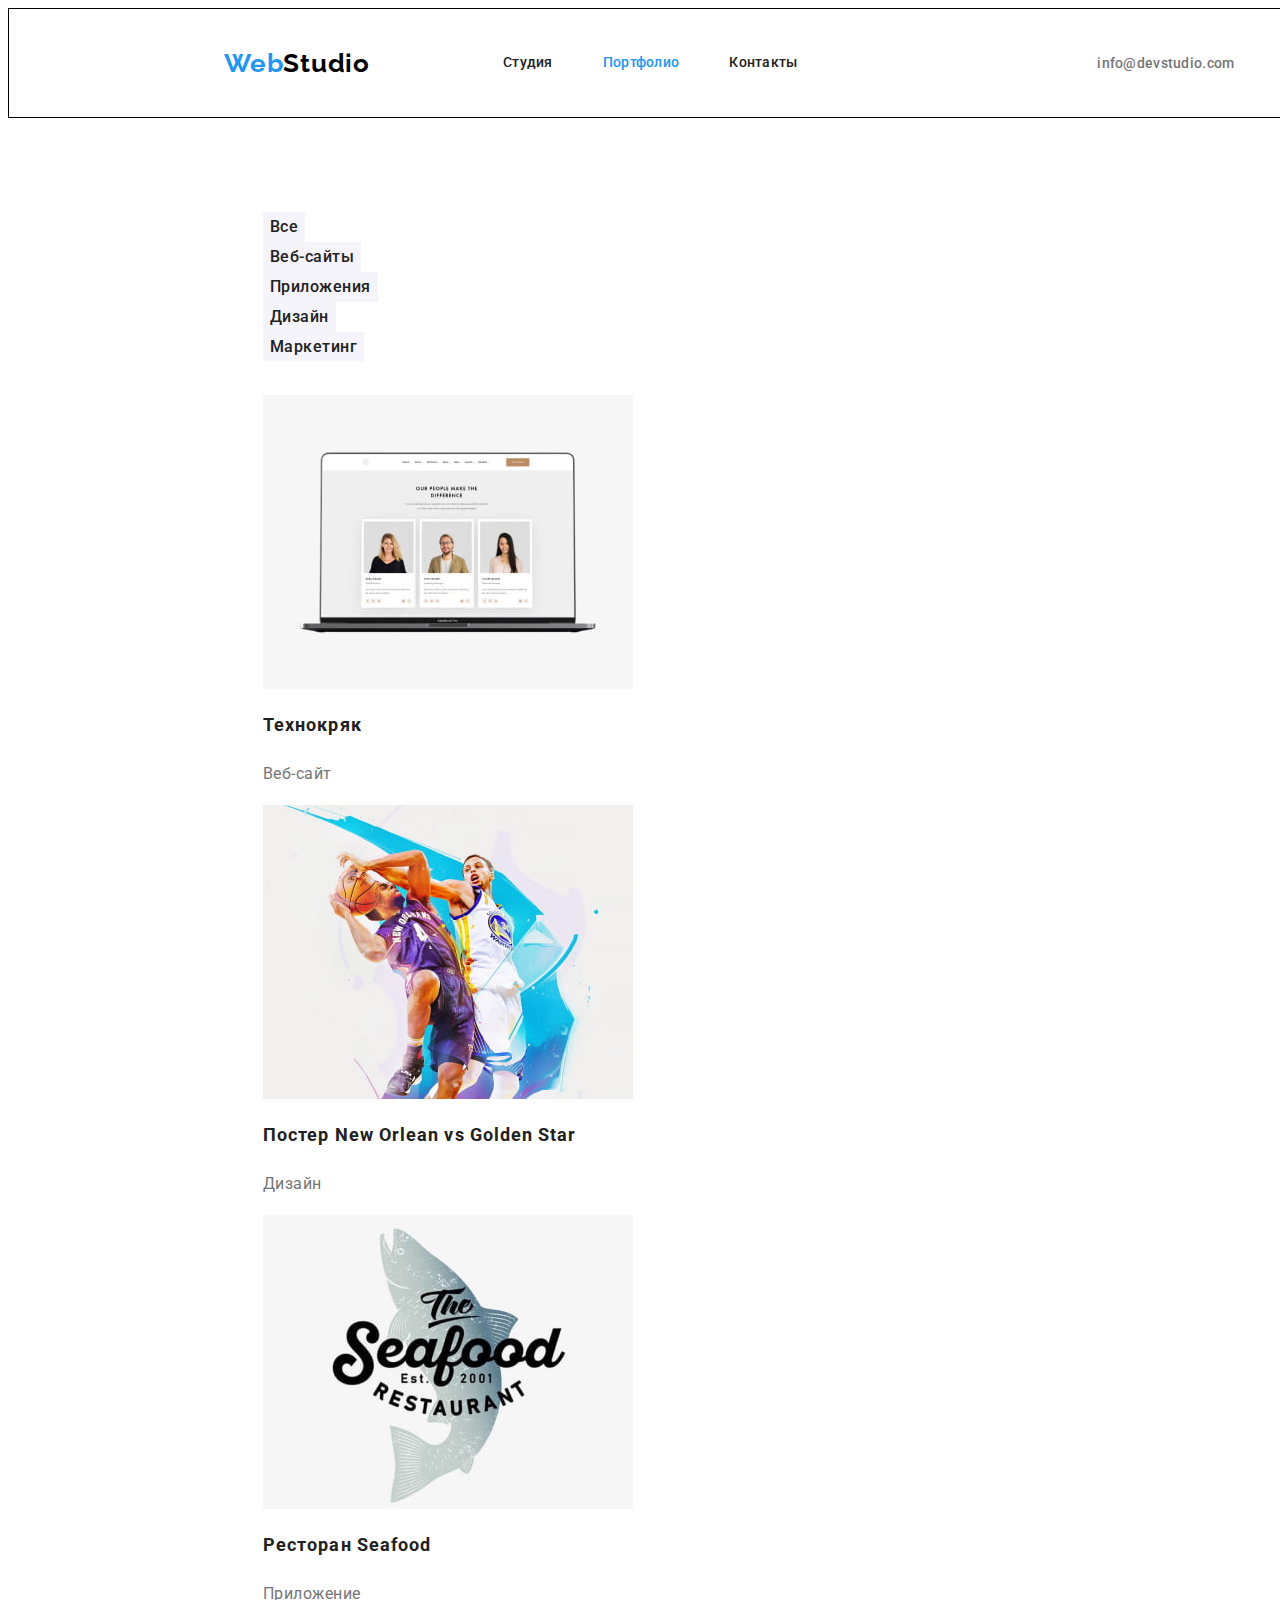
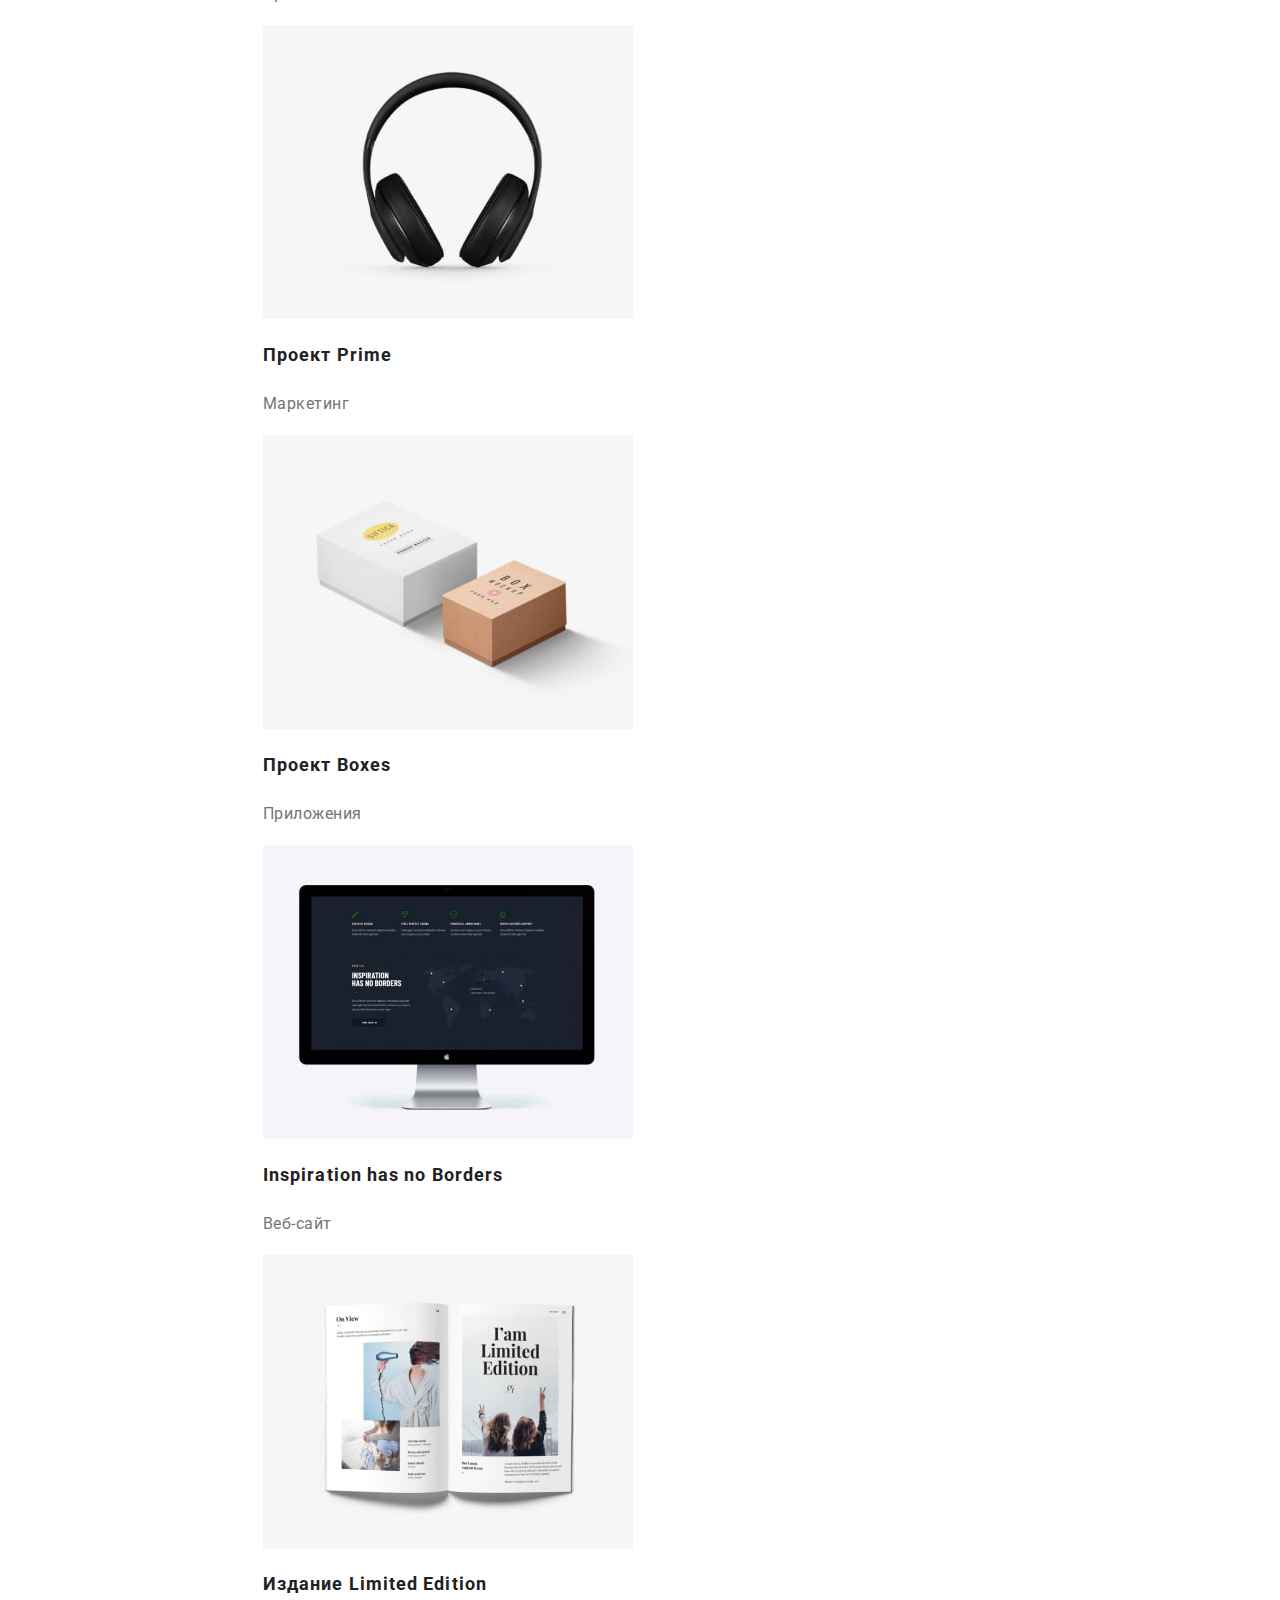
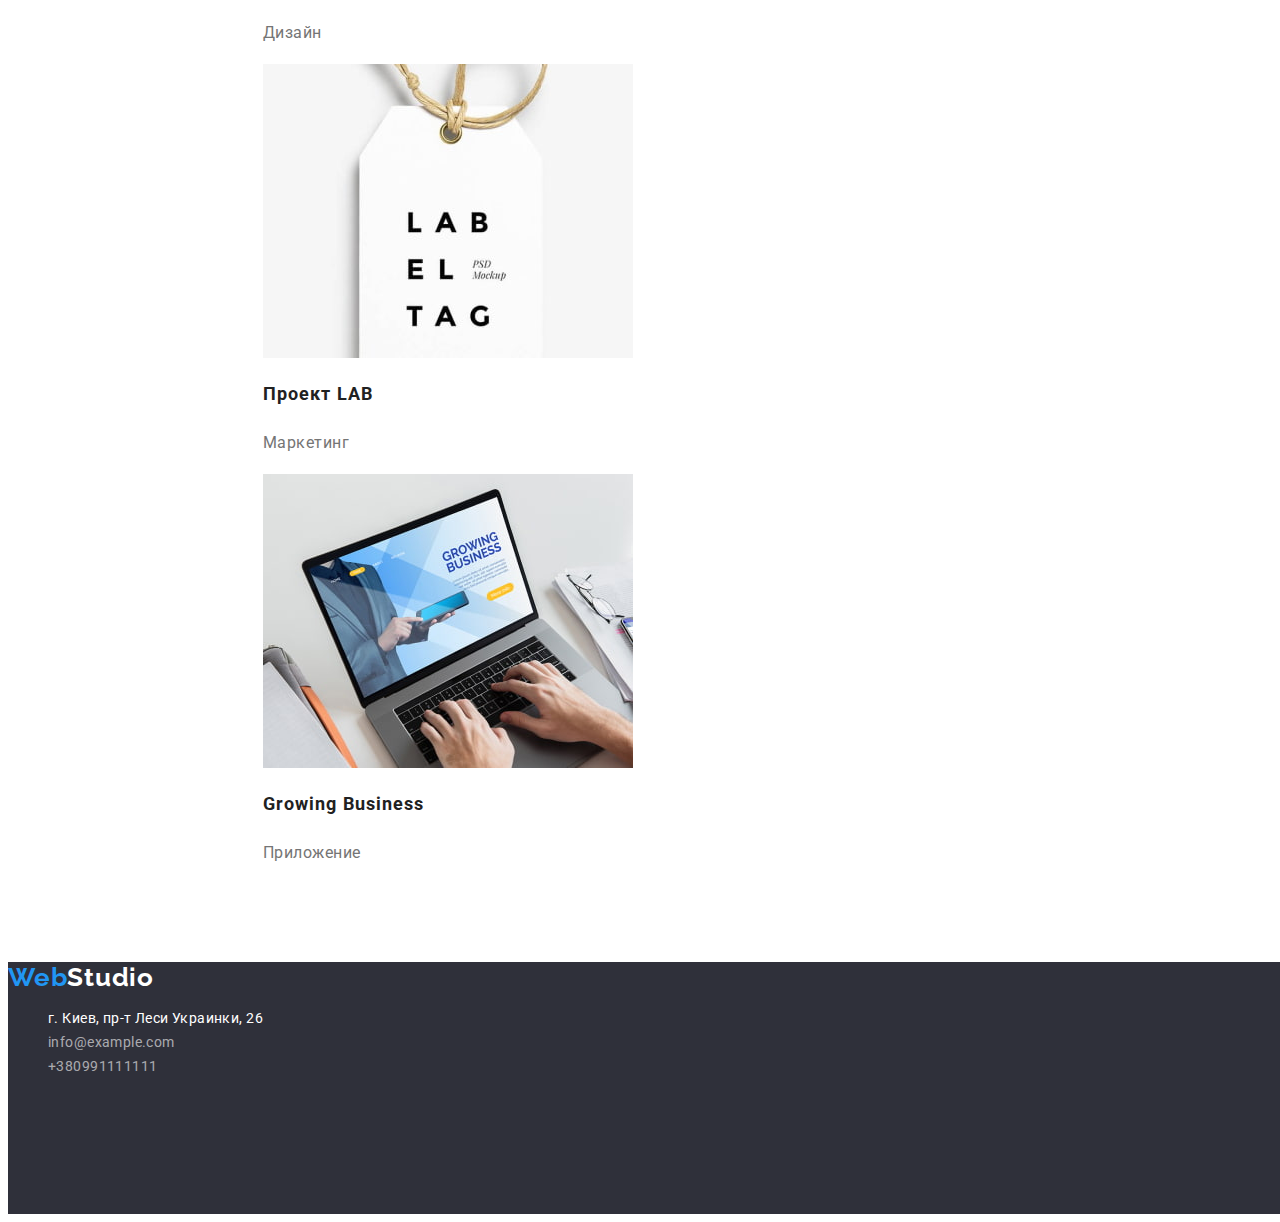
==== portfolio.html @ cb97e9cb "fix" ====
<!DOCTYPE html>
<html lang="en">
<head>
    <meta charset="UTF-8">
    <meta http-equiv="X-UA-Compatible" content="IE=edge">
    <meta name="viewport" content="width=device-width, initial-scale=1.0">
    <title>Портфолио</title>
    <!-- Fonts -->
    <link
        href="https://fonts.googleapis.com/css2?family=Oleo+Script&family=Raleway:wght@700&family=Roboto:wght@400;500;700;900&display=swap"
        rel="stylesheet"
        />
    <!-- CSS -->
    <link rel="stylesheet" href="./css/styles.css">
</head>
<body>

<!-- main header -->
<header>
        <nav class="container nav-flex">
            <!-- main logo -->
            <a class="studio link" href=""><span class="web link">Web</span>Studio</a>
            <!-- main list -->
    
            <ul class="site-nav list">
                <li class="item"><a class="header-link link" href="./index.html">Студия</a></li>
                <li class="item"><a class="header-link current link" href="./portfolio.html">Портфолио</a></li>
                <li class="item"><a class="header-link link" href="">Контакты</a></li>
            </ul>
        
        <!-- main gmail and number -->
        <ul class="auth-nav list">
            <li class="item"><a class="header-number-link link" href="mailto:info@devstudio.com">info@devstudio.com</a></li>
            <li class="item"><a class="header-number-link link" href="tel:+380961111111">+380961111111</a></li>
        </ul>
        </nav>
</header>

<!-- main -->
<main class="main">
    <section class="main-setion">
        <h1 class="visually-hidden">portfolio</h1>
        <!-- Buttons -->
        <ul class="button-menu-p list">
            <li class="item"><button class="button-menu-section">Все</button></li>
            <li class="item"><button class="button-menu-section">Веб-сайты</button></li>
            <li class="item"><button class="button-menu-section">Приложения</button></li>
            <li class="item"><button class="button-menu-section">Дизайн</button></li>
            <li class="item"><button class="button-menu-section">Маркетинг</button></li>
        </ul>
        <!-- Job -->
        <ul class="list">

            <li>
                <img width="370" src="./image/box-1.jpg" alt="" />
                <h2 class="job">Технокряк</h2>
                <p class="sites">Веб-сайт</p>
            </li>

            <li>
                <img width="370" src="./image/box-2.jpg" alt="" />
                <h2 class="job">Постер New Orlean vs Golden Star</h2>
                <p class="sites">Дизайн</p>
            </li>

            <li>
                <img width="370" src="./image/box-3.jpg" alt="" />
                <h2 class="job">Ресторан Seafood</h2>
                <p class="sites">Приложение</p>
            </li>

            <li>
                <img width="370" src="./image/box-4.jpg" alt="" />
                <h2 class="job">Проект Prime</h2>
                <p class="sites">Маркетинг</p>
            </li>

            <li>
                <img width="370" src="./image/box-5.jpg" alt="" />
                <h2 class="job">Проект Boxes</h2>
                <p class="sites">Приложения</p>
            </li>

            <li>
                <img width="370" src="./image/box-6.jpg" alt="" />
                <h2 class="job">Inspiration has no Borders</h2>
                <p class="sites">Веб-сайт</p>
            </li>

            <li>
                <img width="370" src="./image/box-7.jpg" alt="" />
                <h2 class="job">Издание Limited Edition</h2>
                <p class="sites">Дизайн</p>
            </li>

            <li>
                <img width="370" src="./image/box-8.jpg" alt="" />
                <h2 class="job">Проект LAB</h2>
                <p class="sites">Маркетинг</p>
            </li>

            <li>
                <img width="370" src="./image/box-9.jpg" alt="" />
                <h2 class="job">Growing Business</h2>
                <p class="sites">Приложение</p>
            </li>
        </ul>
    </section>
</main>

<!-- footer -->
<footer  class="footer">

            <a class="studio-footer link" href=""><span class="web-footer link">Web</span>Studio</a>

    <address footer-address>
        <ul class="list">

            <li>
                <a class="maps link" href="https://goo.gl/maps/gABfswNxDDoZ95Qf6" target="_blank" rel="nofollow">г. Киев, пр-т Леси Украинки, 26</a>
            </li>

            <li>
                <a class="footer-number-link link" href="mailto:info@devstudio.com">info@example.com</a>
            </li>

            <li>
                <a class="footer-number-link link" href="tel:+380961111111">+380991111111</a>
            </li>
        </ul>
    </address>
</footer>

</body>
</html>
---- css/styles.css ----
:root{
 --primary-text-color:  #212121;
 --title-text-color:  #757575;
 --accent-color:  #2196F3;
 --button-color:  #F5F4FA;
}
body{
    font-family: 'Roboto', sans-serif;
    color: #000000;
    background-color: #fff;
    font-size: 14px;
    letter-spacing: 0.03em;
    width: 1600px;
}
/* ***************** */
*,
*::after,
*::before{
    box-sizing: border-box;
}
/* ***************** */
address{
    font-style: normal;
}
.list{
    list-style: none;
}
.link{
    text-decoration: none;
}
.visually-hidden {
    position: absolute;
    width: 1px;
    height: 1px;
    margin: -1px;
    border: 0;
    padding: 0;
    white-space: nowrap;
    clip-path: inset(100%);
    clip: rect(0 0 0 0);
    overflow: hidden;
}
/* --------------------------Button--------------------------------- */
.site-nav .header-link{
    color: var(--primary-text-color);
    display: block;
}
.site-nav .header-link:hover,
.site-nav .header-link:focus{
    color: var(--accent-color);
}
.site-nav .header-link.current{
    color: var(--accent-color);
}

.header-number-link{
    font-weight: 500;
    font-size: 14px;
    line-height: 1.14;
    letter-spacing: 0.02em;    
    color: var(--title-text-color);
}
.header-number-link:hover,
.header-number-link:focus{
    color: var(--accent-color);
}
.button-menu-section{
    font-family: 'Roboto', sans-serif;
    font-weight: 500;
    font-size: 16px;
    line-height: 1.62;
    letter-spacing: 0.03em;
    background-color: var(--button-color);
    color: var(--primary-text-color);
    border: 1px solid var(--button-color);
}
.button-menu-section:focus{
    background-color: var(--button-color);
    color: var(--primary-text-color);
    border: 1px solid #000000;
}
.button-menu-section:hover{
    background-color: var(--accent-color);
    color: #fff;
    border: 1px solid var(--accent-color);

}
/* ------------------------------------------------------index main------------------------------------------------- */



.web {
    font-family: 'Raleway';
    font-style: normal;
    font-weight: 700;
    font-size: 26px;
    line-height: 1.19;
    letter-spacing: 0.03em;
    color: var(--accent-color);
}

.studio{
    font-family: 'Raleway';
    font-style: normal;
    font-weight: 700;
    font-size: 26px;
    line-height: 1.19;
    letter-spacing: 0.03em;
    color: #000000;
}

/* all nav */
.nav-flex{
    display: flex;
    align-items: center;
    width: 1600px;
    border: 1px solid #000000;
}
/* ----------site nav---------- */
.site-nav {
    display: flex;
    margin-left: 93px;
}
.container{
    padding-left: 215px;
    padding-right: 215px;

}
.site-nav .item+.item {
    margin-left: 50px;
}
.site-nav {
    padding-top: 32px;
    padding-bottom: 32px;
    font-weight: 500;
    font-size: 14px;
    line-height: 1.14;
    letter-spacing: 0.02em;
}
/* --------auth nav--------- */
.auth-nav{
    display: flex;
    margin-left: auto;
}
.auth-nav .item + .item{
    margin-left: 50px;
}
/* ----------baner---------- */
.hero{
    background-color: #2F303A;
    width: 1600px;
    height: 600px;
}
.decision {
    text-align: center;
    padding: 200px 452px 30px 452px;
    margin: 0 0 0 0;
    font-weight: 900;
    font-size: 44px;
    line-height: 1.36;
    letter-spacing: 0.06em;
    text-transform: uppercase;
    color: #fff;
}
.services-button {
    margin: 0 700px 200px 700px;
    font-family: 'Roboto', sans-serif;
    background-color: var(--accent-color);
    color: #fff;
    border: 1px solid var(--accent-color);
    text-align: center;
    width: 200px;
    height: 50px;
    align-items: center;
    padding-left: 32px;
}

.services-button:hover,
.services-button:focus {
    background-color: #188CE8;
    color: #fff;
}
.services-button {

    font-weight: 700;
    font-size: 16px;
    line-height: 1.87;
    display: flex;
    letter-spacing: 0.06em;
    color: #FFFFFF;
}
/* ----------section work---------- */
.menu{
  margin: 94px 215px;
}
.work-exp{
display: flex;
}
.work-exp .item + .item{
    margin-left: 30px;
}
.h3-Benefits {
    font-weight: 700;
    font-size: 14px;
    line-height: 1.14;
    letter-spacing: 0.03em;
    text-transform: uppercase;
}
.p-Benefits {
    font-size: 14px;
    line-height: 1.71;
    letter-spacing: 0.03em;
    color: var(--title-text-color);
}
/* -----------our-job-------------- */
.our-job{
    margin: 94px 215px;
}
.work {
    font-size: 36px;
    line-height: 1.16;
    letter-spacing: 0.03em;
    color: var(--primary-text-color);
    width: 376px;
    height: 42px;
    margin: 94px 397px 50px 397px;
}

.our-work{
    margin: auto;
    padding: 0;
    display: flex;
}
.our-work .item + .item{
    margin-left: 30px;
    
}

.main{
    margin: 94px 215px;
}
.button-menu-p{
    margin-bottom: 34px;
}
/* ----------------team block------------------ */
.team-block {
    background-color: var(--button-color);
    width: 1600px;
    height: 648px;
}
.team{
    width: 264px;
    height: 42px;
    margin: auto;
    padding-top: 94px;
    padding-bottom: 50px;
    font-size: 36px;
    line-height: 1.16;
    letter-spacing: 0.03em;
    color: var(--primary-text-color);
    
}
.tema-list{


    margin: auto;
    padding: 50px 0 94px 0;
    display: flex;
}
.team-list .item+.item{
    margin-left: 30px;

}
.name-team{
    font-weight: 500;
    font-size: 16px;
    line-height: 1.18;
    letter-spacing: 0.03em;   
    color: var(--primary-text-color);
}
.position{
    font-size: 16px;
    line-height: 1.18;
    letter-spacing: 0.03em;
    color: var(--title-text-color);
}
/* -----------footer---------- */

.web-footer {
    font-family: 'Raleway';
    font-style: normal;
    font-weight: 700;
    font-size: 26px;
    line-height: 1.19;
    letter-spacing: 0.03em;
    color: var(--accent-color);
}
.studio-footer {
    font-family: 'Raleway';
    font-style: normal;
    font-weight: 700;
    font-size: 26px;
    line-height: 1,
        19;
    letter-spacing: 0.03em;
    color: #fff;}
.maps{
    font-weight: 400;
    font-size: 14px;
    line-height: 1.71;
    letter-spacing: 0.03em;
    color: #FFFFFF;
}
.maps:hover,
.maps:focus{
    color: var(--accent-color);
}
.footer-number-link {
    font-weight: 400;
    font-size: 14px;
    line-height: 1.71;
    letter-spacing: 0.03em;
    color: rgba(255, 255, 255, 0.6);
}
.footer-number-link:hover,
.footer-number-link:focus {
    color: var(--accent-color);
}
.footer {
    background-color: #2F303A;
    width: 1600px;
    height: 252px;
}
/* - */
.job{
    font-weight: 700;
    font-size: 18px;
    line-height: 2;
    letter-spacing: 0.06em;   
    color: var(--primary-text-color);
}  
 .sites{
    font-size: 16px;
    line-height: 1.87;
    letter-spacing: 0.03em;
    color: var(--title-text-color);
 }
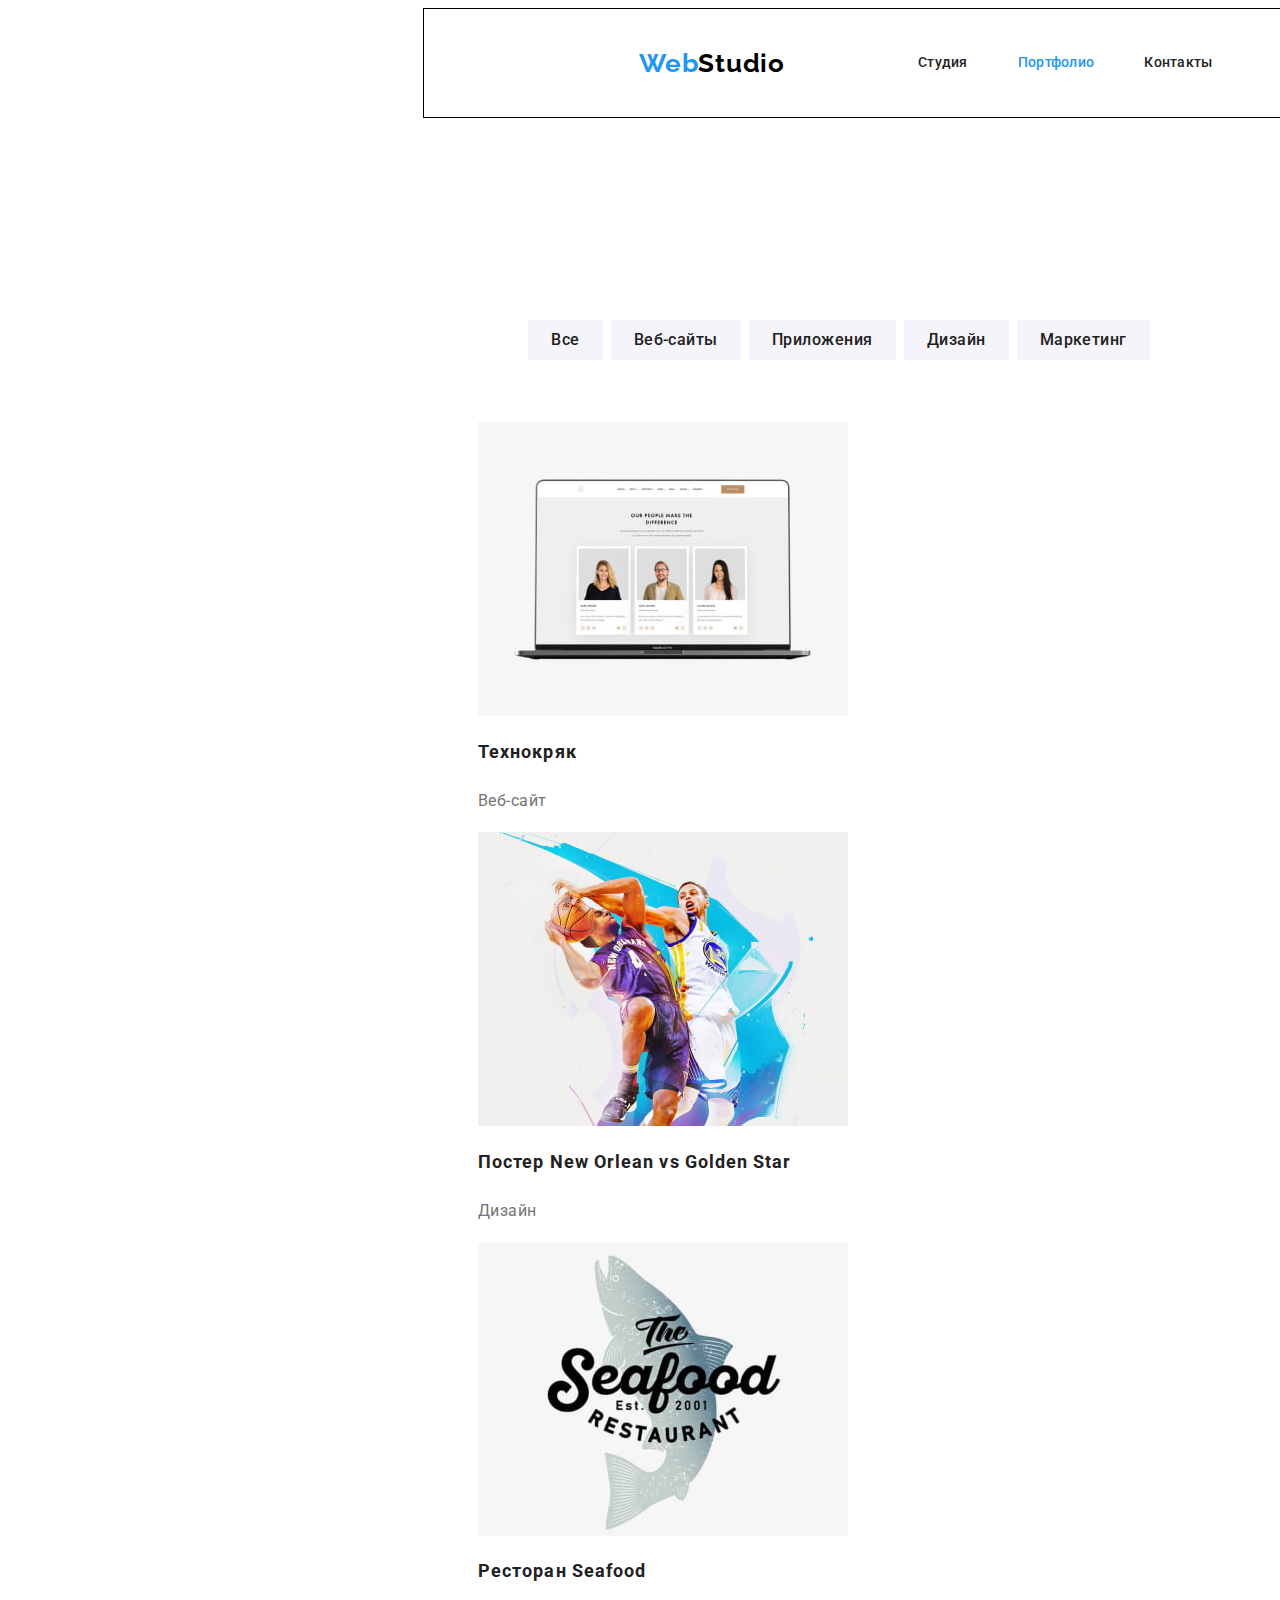
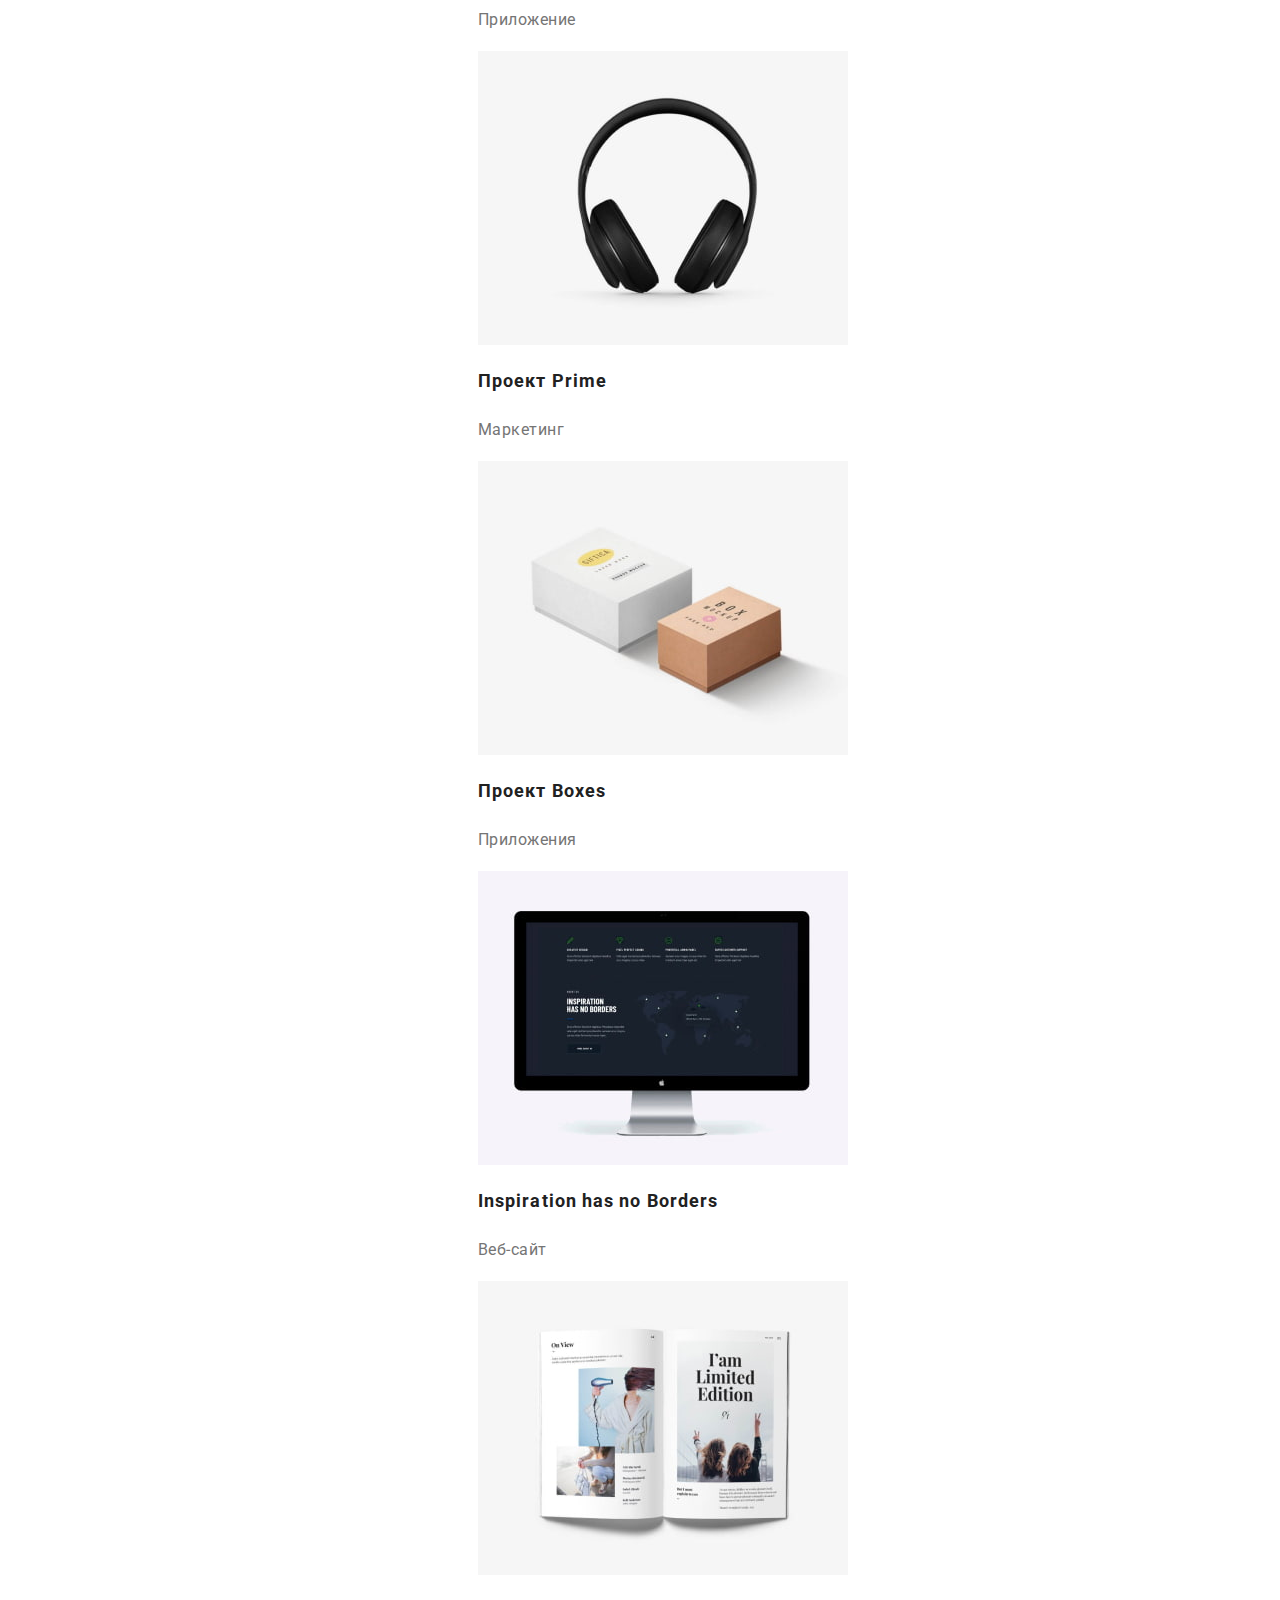
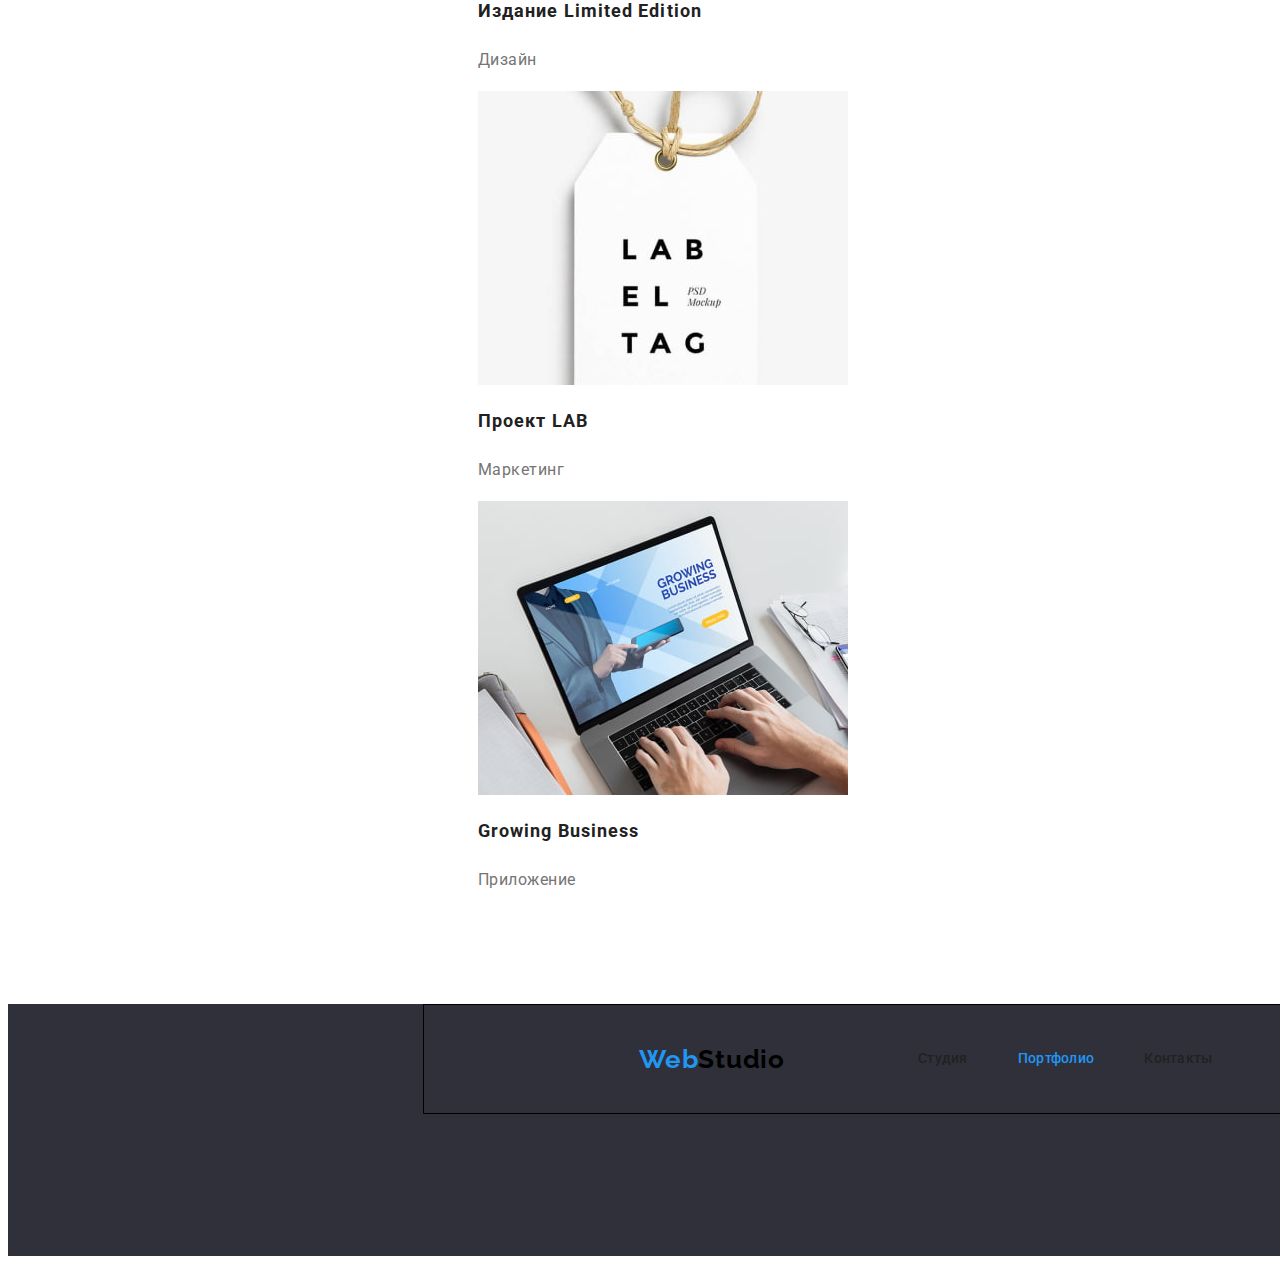
==== commit 93875b98: "fix" ====
--- a/portfolio.html
+++ b/portfolio.html
@@ -17,118 +17,136 @@
 
 <!-- main header -->
 <header>
+        <div class="container">
+            <nav class="container nav-flex">
+                <!-- main logo -->
+                <a class="studio link" href=""><span class="web link">Web</span>Studio</a>
+                <!-- main list -->
+            
+                <ul class="site-nav list">
+                    <li class="item"><a class="header-link link" href="./index.html">Студия</a></li>
+                    <li class="item"><a class="header-link current link" href="./portfolio.html">Портфолио</a></li>
+                    <li class="item"><a class="header-link link" href="">Контакты</a></li>
+                </ul>
+            
+                <!-- main gmail and number -->
+                <ul class="auth-nav list">
+                    <li class="item"><a class="header-number-link link" href="mailto:info@devstudio.com">info@devstudio.com</a></li>
+                    <li class="item"><a class="header-number-link link" href="tel:+380961111111">+380961111111</a></li>
+                </ul>
+            </nav>
+        </div>
+</header>
+
+<!-- main -->
+<main class="main">
+    <section class="button-section">
+        <h1 class="visually-hidden">portfolio</h1>
+        <!-- Buttons -->
+        <div class="container">
+            <ul class="list">
+                <li class="item">
+                    <button class="filter-button">Все</button>
+                </li>
+                <li class="item">
+                    <button class="filter-button">Веб-сайты</button>
+                </li>
+                <li class="item">
+                    <button class="filter-button">Приложения</button>
+                </li>
+                <li class="item">
+                    <button class="filter-button">Дизайн</button>
+                </li>
+                <li class="item">
+                    <button class="filter-button">Маркетинг</button>
+                </li>
+            </ul>
+        </div>
+    </section>
+        <!-- Job -->
+        <section>
+        <div class="container">
+            <ul class="job-list list">
+            
+                <li class="job-item">
+                    <img width="370" src="./image/box-1.jpg" alt="" />
+                    <h2 class="job">Технокряк</h2>
+                    <p class="sites">Веб-сайт</p>
+                </li>
+            
+                <li class="job-item">
+                    <img width="370" src="./image/box-2.jpg" alt="" />
+                    <h2 class="job">Постер New Orlean vs Golden Star</h2>
+                    <p class="sites">Дизайн</p>
+                </li>
+            
+                <li class="job-item">
+                    <img width="370" src="./image/box-3.jpg" alt="" />
+                    <h2 class="job">Ресторан Seafood</h2>
+                    <p class="sites">Приложение</p>
+                </li>
+            
+                <li class="job-item">
+                    <img width="370" src="./image/box-4.jpg" alt="" />
+                    <h2 class="job">Проект Prime</h2>
+                    <p class="sites">Маркетинг</p>
+                </li>
+            
+                <li class="job-item">
+                    <img width="370" src="./image/box-5.jpg" alt="" />
+                    <h2 class="job">Проект Boxes</h2>
+                    <p class="sites">Приложения</p>
+                </li>
+            
+                <li class="job-item">
+                    <img width="370" src="./image/box-6.jpg" alt="" />
+                    <h2 class="job">Inspiration has no Borders</h2>
+                    <p class="sites">Веб-сайт</p>
+                </li>
+            
+                <li class="job-item">
+                    <img width="370" src="./image/box-7.jpg" alt="" />
+                    <h2 class="job">Издание Limited Edition</h2>
+                    <p class="sites">Дизайн</p>
+                </li>
+            
+                <li class="job-item">
+                    <img width="370" src="./image/box-8.jpg" alt="" />
+                    <h2 class="job">Проект LAB</h2>
+                    <p class="sites">Маркетинг</p>
+                </li>
+            
+                <li class="job-item">
+                    <img width="370" src="./image/box-9.jpg" alt="" />
+                    <h2 class="job">Growing Business</h2>
+                    <p class="sites">Приложение</p>
+                </li>
+            </ul>
+            </section>
+        </div>
+</main>
+
+<!-- footer -->
+<footer  class="footer">
+     <div class="container">
         <nav class="container nav-flex">
             <!-- main logo -->
             <a class="studio link" href=""><span class="web link">Web</span>Studio</a>
             <!-- main list -->
-    
+        
             <ul class="site-nav list">
                 <li class="item"><a class="header-link link" href="./index.html">Студия</a></li>
                 <li class="item"><a class="header-link current link" href="./portfolio.html">Портфолио</a></li>
                 <li class="item"><a class="header-link link" href="">Контакты</a></li>
             </ul>
         
-        <!-- main gmail and number -->
-        <ul class="auth-nav list">
-            <li class="item"><a class="header-number-link link" href="mailto:info@devstudio.com">info@devstudio.com</a></li>
-            <li class="item"><a class="header-number-link link" href="tel:+380961111111">+380961111111</a></li>
-        </ul>
+            <!-- main gmail and number -->
+            <ul class="auth-nav list">
+                <li class="item"><a class="header-number-link link" href="mailto:info@devstudio.com">info@devstudio.com</a></li>
+                <li class="item"><a class="header-number-link link" href="tel:+380961111111">+380961111111</a></li>
+            </ul>
         </nav>
-</header>
-
-<!-- main -->
-<main class="main">
-    <section class="main-setion">
-        <h1 class="visually-hidden">portfolio</h1>
-        <!-- Buttons -->
-        <ul class="button-menu-p list">
-            <li class="item"><button class="button-menu-section">Все</button></li>
-            <li class="item"><button class="button-menu-section">Веб-сайты</button></li>
-            <li class="item"><button class="button-menu-section">Приложения</button></li>
-            <li class="item"><button class="button-menu-section">Дизайн</button></li>
-            <li class="item"><button class="button-menu-section">Маркетинг</button></li>
-        </ul>
-        <!-- Job -->
-        <ul class="list">
-
-            <li>
-                <img width="370" src="./image/box-1.jpg" alt="" />
-                <h2 class="job">Технокряк</h2>
-                <p class="sites">Веб-сайт</p>
-            </li>
-
-            <li>
-                <img width="370" src="./image/box-2.jpg" alt="" />
-                <h2 class="job">Постер New Orlean vs Golden Star</h2>
-                <p class="sites">Дизайн</p>
-            </li>
-
-            <li>
-                <img width="370" src="./image/box-3.jpg" alt="" />
-                <h2 class="job">Ресторан Seafood</h2>
-                <p class="sites">Приложение</p>
-            </li>
-
-            <li>
-                <img width="370" src="./image/box-4.jpg" alt="" />
-                <h2 class="job">Проект Prime</h2>
-                <p class="sites">Маркетинг</p>
-            </li>
-
-            <li>
-                <img width="370" src="./image/box-5.jpg" alt="" />
-                <h2 class="job">Проект Boxes</h2>
-                <p class="sites">Приложения</p>
-            </li>
-
-            <li>
-                <img width="370" src="./image/box-6.jpg" alt="" />
-                <h2 class="job">Inspiration has no Borders</h2>
-                <p class="sites">Веб-сайт</p>
-            </li>
-
-            <li>
-                <img width="370" src="./image/box-7.jpg" alt="" />
-                <h2 class="job">Издание Limited Edition</h2>
-                <p class="sites">Дизайн</p>
-            </li>
-
-            <li>
-                <img width="370" src="./image/box-8.jpg" alt="" />
-                <h2 class="job">Проект LAB</h2>
-                <p class="sites">Маркетинг</p>
-            </li>
-
-            <li>
-                <img width="370" src="./image/box-9.jpg" alt="" />
-                <h2 class="job">Growing Business</h2>
-                <p class="sites">Приложение</p>
-            </li>
-        </ul>
-    </section>
-</main>
-
-<!-- footer -->
-<footer  class="footer">
-
-            <a class="studio-footer link" href=""><span class="web-footer link">Web</span>Studio</a>
-
-    <address footer-address>
-        <ul class="list">
-
-            <li>
-                <a class="maps link" href="https://goo.gl/maps/gABfswNxDDoZ95Qf6" target="_blank" rel="nofollow">г. Киев, пр-т Леси Украинки, 26</a>
-            </li>
-
-            <li>
-                <a class="footer-number-link link" href="mailto:info@devstudio.com">info@example.com</a>
-            </li>
-
-            <li>
-                <a class="footer-number-link link" href="tel:+380961111111">+380991111111</a>
-            </li>
-        </ul>
-    </address>
+     </div>
 </footer>
 
 </body>
--- a/css/styles.css
+++ b/css/styles.css
@@ -11,6 +11,11 @@
     font-size: 14px;
     letter-spacing: 0.03em;
     width: 1600px;
+}
+.container {
+    width: 1200px;
+    padding: 0 15px;
+    margin: 0 auto;
 }
 /* ***************** */
 *,
@@ -64,27 +69,7 @@
 .header-number-link:focus{
     color: var(--accent-color);
 }
-.button-menu-section{
-    font-family: 'Roboto', sans-serif;
-    font-weight: 500;
-    font-size: 16px;
-    line-height: 1.62;
-    letter-spacing: 0.03em;
-    background-color: var(--button-color);
-    color: var(--primary-text-color);
-    border: 1px solid var(--button-color);
-}
-.button-menu-section:focus{
-    background-color: var(--button-color);
-    color: var(--primary-text-color);
-    border: 1px solid #000000;
-}
-.button-menu-section:hover{
-    background-color: var(--accent-color);
-    color: #fff;
-    border: 1px solid var(--accent-color);
-
-}
+
 /* ------------------------------------------------------index main------------------------------------------------- */
 
 
@@ -245,6 +230,7 @@
 /* ----------------team block------------------ */
 .team-block {
     background-color: var(--button-color);
+    padding: 186px 215px 94px 215px;
     width: 1600px;
     height: 648px;
 }
@@ -252,23 +238,21 @@
     width: 264px;
     height: 42px;
     margin: auto;
-    padding-top: 94px;
-    padding-bottom: 50px;
+    margin-bottom: 50px;
     font-size: 36px;
     line-height: 1.16;
     letter-spacing: 0.03em;
     color: var(--primary-text-color);
     
 }
+
 .tema-list{
-
-
-    margin: auto;
-    padding: 50px 0 94px 0;
-    display: flex;
-}
-.team-list .item+.item{
-    margin-left: 30px;
+display: flex;
+
+
+}
+.team-list .item:last-child{
+    margin-right: 30px;
 
 }
 .name-team{
@@ -331,6 +315,66 @@
     width: 1600px;
     height: 252px;
 }
+/* ----------------------portfolio-------------- */
+
+/* button--------------- */
+.button-section{
+    padding-top: 94px;
+    padding-bottom: 34px;
+}
+.button-section .list{
+    display: flex;
+    align-items: center;
+    justify-content: center;
+}
+.button-section .filter-button{
+    margin-right: 8px;
+}
+
+.filter-button {
+    padding: 6px 22px;
+    font-family: 'Roboto', sans-serif;
+    font-weight: 500;
+    font-size: 16px;
+    line-height: 1.62;
+    letter-spacing: 0.03em;
+    background-color: var(--button-color);
+    color: var(--primary-text-color);
+    border: 1px solid var(--button-color);
+}
+
+.filter-button:focus {
+    background-color: var(--button-color);
+    color: var(--primary-text-color);
+    border: 1px solid #000000;
+}
+
+.filter-button:hover {
+    background-color: var(--accent-color);
+    color: #fff;
+    border: 1px solid var(--accent-color);
+
+}
+/* --------job-list---------- */
+.job-container {
+    width: 1230px;
+    padding-left: 15px;
+    padding-right: 15px;
+    margin-right: auto;
+    margin-left: auto;
+}
+.job-list{
+    display: flex;
+    flex-wrap: wrap;
+}
+.job-item{
+    width: 370px;
+    margin-right: 30px;
+}
+.job-item:nth-child(3n) {
+    margin-right: 0px;
+}
+
 /* - */
 .job{
     font-weight: 700;
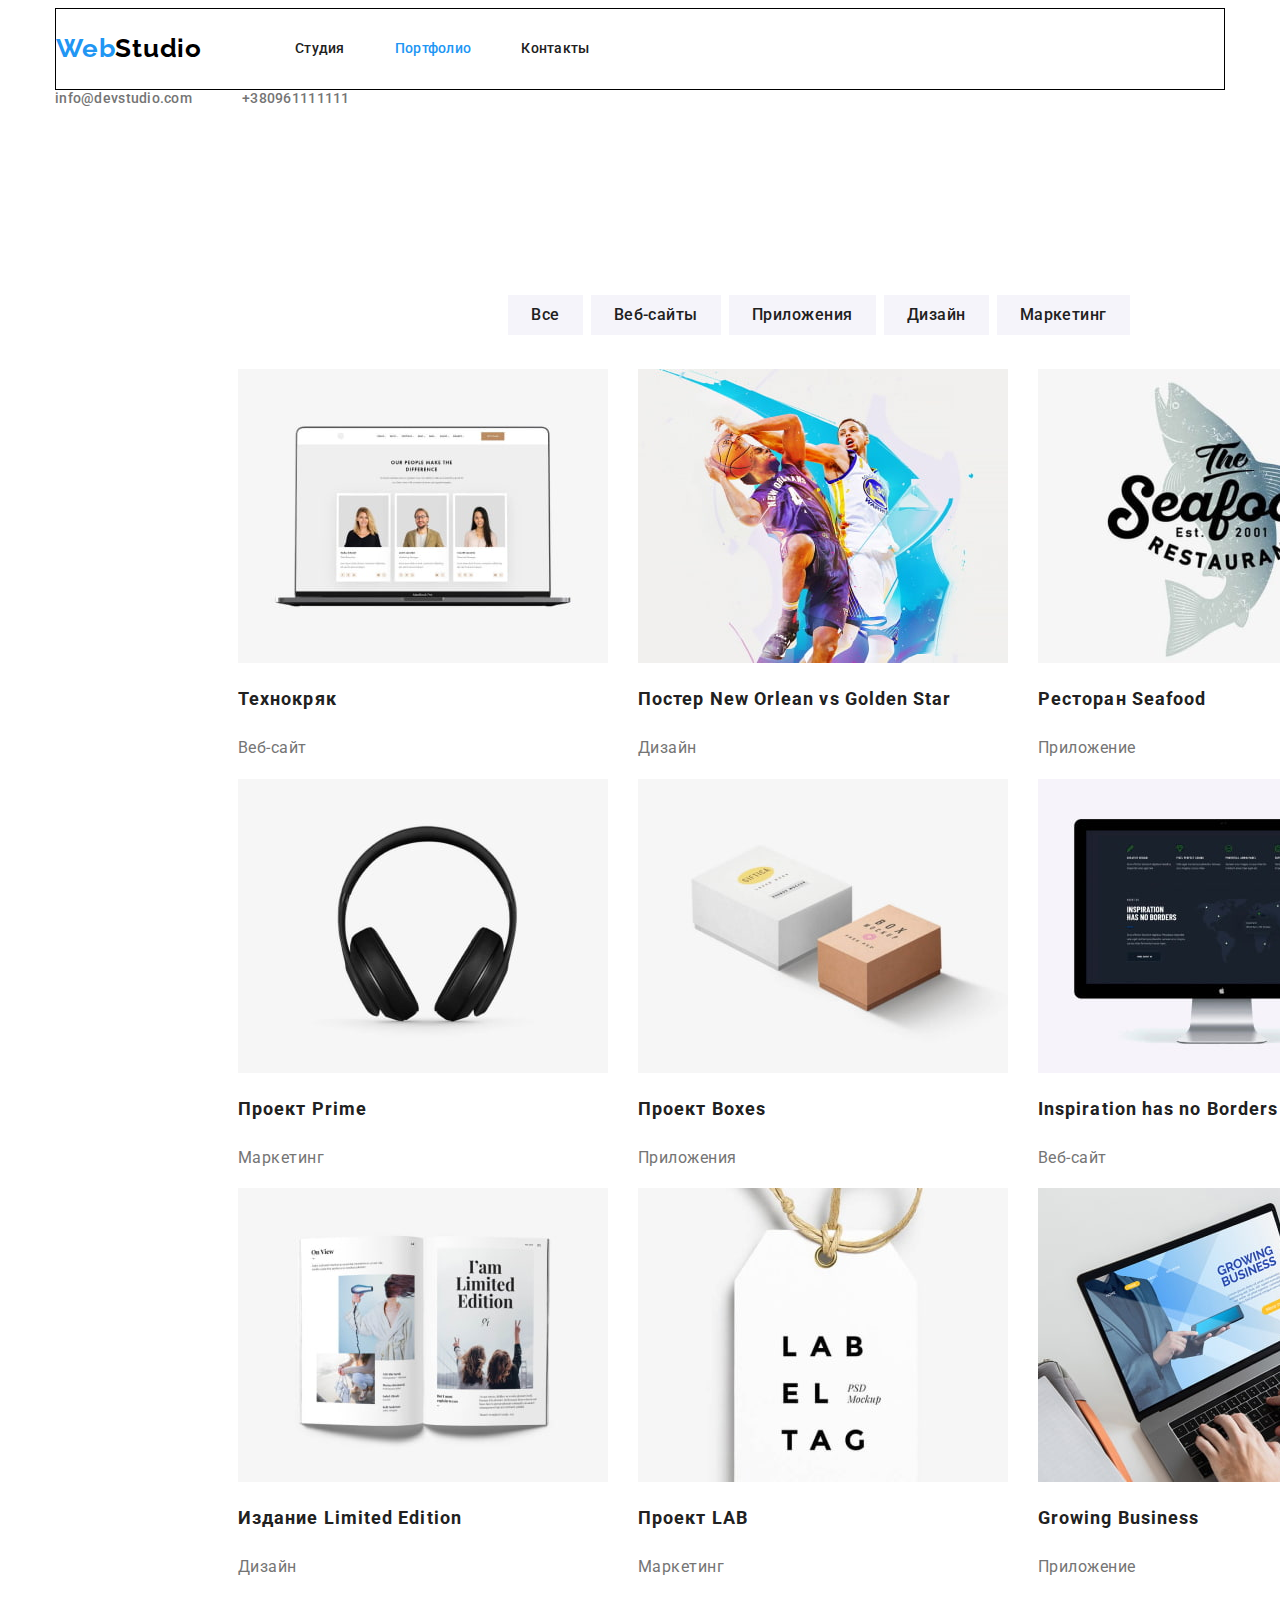
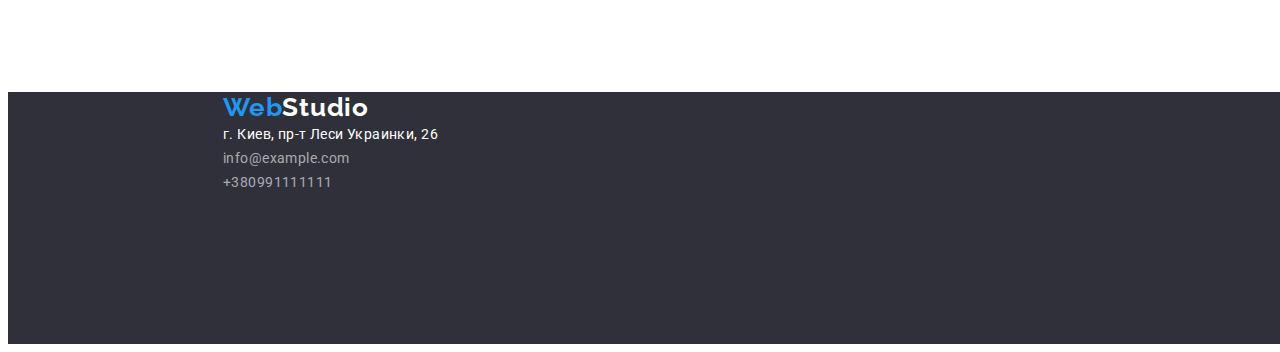
==== commit 9153f522: "fix" ====
--- a/portfolio.html
+++ b/portfolio.html
@@ -17,25 +17,24 @@
 
 <!-- main header -->
 <header>
-        <div class="container">
-            <nav class="container nav-flex">
-                <!-- main logo -->
-                <a class="studio link" href=""><span class="web link">Web</span>Studio</a>
-                <!-- main list -->
-            
-                <ul class="site-nav list">
-                    <li class="item"><a class="header-link link" href="./index.html">Студия</a></li>
-                    <li class="item"><a class="header-link current link" href="./portfolio.html">Портфолио</a></li>
-                    <li class="item"><a class="header-link link" href="">Контакты</a></li>
-                </ul>
-            
-                <!-- main gmail and number -->
-                <ul class="auth-nav list">
-                    <li class="item"><a class="header-number-link link" href="mailto:info@devstudio.com">info@devstudio.com</a></li>
-                    <li class="item"><a class="header-number-link link" href="tel:+380961111111">+380961111111</a></li>
-                </ul>
-            </nav>
-        </div>
+    <div class="container">
+        <nav class="nav-flex">
+            <!-- main logo -->
+            <a class="studio link" href=""><span class="web link">Web</span>Studio</a>
+            <!-- main list -->
+        
+            <ul class="site-nav list">
+                <li class="item"><a class="header-link link" href="./index.html">Студия</a></li>
+                <li class="item"><a class="header-link current link" href="./portfolio.html">Портфолио</a></li>
+                <li class="item"><a class="header-link link" href="">Контакты</a></li>
+            </ul>
+        </nav>
+            <!-- main gmail and number -->
+            <ul class="auth-nav list">
+                <li class="item"><a class="header-number-link link" href="mailto:info@devstudio.com">info@devstudio.com</a></li>
+                <li class="item"><a class="header-number-link link" href="tel:+380961111111">+380961111111</a></li>
+            </ul>
+    </div>
 </header>
 
 <!-- main -->
@@ -127,26 +126,30 @@
 </main>
 
 <!-- footer -->
-<footer  class="footer">
-     <div class="container">
-        <nav class="container nav-flex">
-            <!-- main logo -->
-            <a class="studio link" href=""><span class="web link">Web</span>Studio</a>
-            <!-- main list -->
-        
-            <ul class="site-nav list">
-                <li class="item"><a class="header-link link" href="./index.html">Студия</a></li>
-                <li class="item"><a class="header-link current link" href="./portfolio.html">Портфолио</a></li>
-                <li class="item"><a class="header-link link" href="">Контакты</a></li>
-            </ul>
-        
-            <!-- main gmail and number -->
-            <ul class="auth-nav list">
-                <li class="item"><a class="header-number-link link" href="mailto:info@devstudio.com">info@devstudio.com</a></li>
-                <li class="item"><a class="header-number-link link" href="tel:+380961111111">+380961111111</a></li>
-            </ul>
-        </nav>
-     </div>
+<footer class="footer">
+<div class="container">
+    <a class="studio-footer link" href=""><span class="web-footer link">Web</span>Studio</a>
+
+    <address>
+
+        <ul class="list">
+
+            <li>
+                <a class="maps link" href="https://goo.gl/maps/gABfswNxDDoZ95Qf6" target="_blank" rel="nofollow">г.
+                    Киев,
+                    пр-т Леси Украинки, 26</a>
+            </li>
+
+            <li>
+                <a class="footer-number-link link" href="mailto:info@devstudio.com">info@example.com</a>
+            </li>
+
+            <li>
+                <a class="footer-number-link link" href="tel:+380961111111">+380991111111</a>
+            </li>
+        </ul>
+    </address>
+</div>
 </footer>
 
 </body>
--- a/css/styles.css
+++ b/css/styles.css
@@ -10,7 +10,6 @@
     background-color: #fff;
     font-size: 14px;
     letter-spacing: 0.03em;
-    width: 1600px;
 }
 .container {
     width: 1200px;
@@ -29,6 +28,8 @@
 }
 .list{
     list-style: none;
+    padding-left: 0;
+    margin: 0;
 }
 .link{
     text-decoration: none;
@@ -75,6 +76,8 @@
 
 
 .web {
+    padding-top: 24px;
+    padding-bottom: 25px;
     font-family: 'Raleway';
     font-style: normal;
     font-weight: 700;
@@ -85,6 +88,8 @@
 }
 
 .studio{
+    padding-top: 24px;
+    padding-bottom: 25px;
     font-family: 'Raleway';
     font-style: normal;
     font-weight: 700;
@@ -95,33 +100,25 @@
 }
 
 /* all nav */
+
 .nav-flex{
     display: flex;
     align-items: center;
-    width: 1600px;
     border: 1px solid #000000;
 }
 /* ----------site nav---------- */
 .site-nav {
     display: flex;
     margin-left: 93px;
-}
-.container{
-    padding-left: 215px;
-    padding-right: 215px;
-
+    font-weight: 500;
+    font-size: 14px;
+    line-height: 1.14;
+    letter-spacing: 0.02em;
 }
 .site-nav .item+.item {
     margin-left: 50px;
 }
-.site-nav {
-    padding-top: 32px;
-    padding-bottom: 32px;
-    font-weight: 500;
-    font-size: 14px;
-    line-height: 1.14;
-    letter-spacing: 0.02em;
-}
+
 /* --------auth nav--------- */
 .auth-nav{
     display: flex;
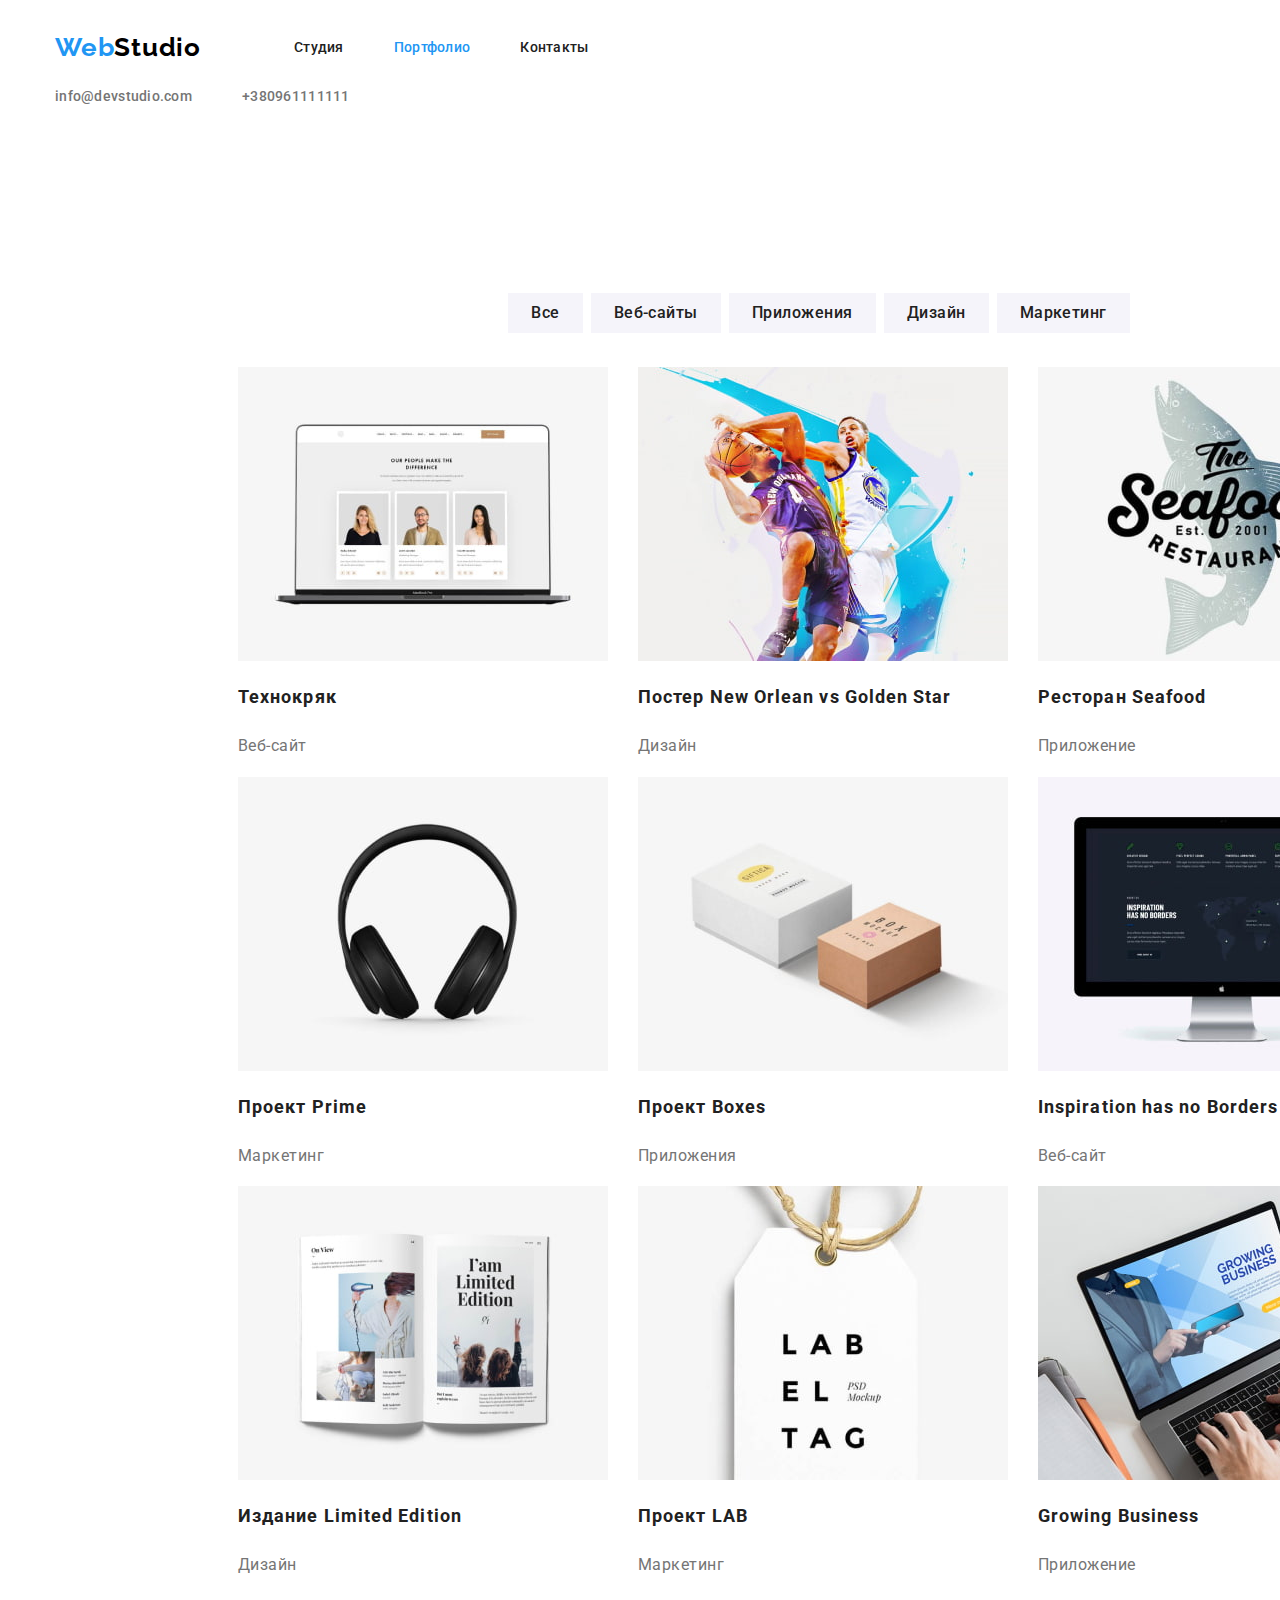
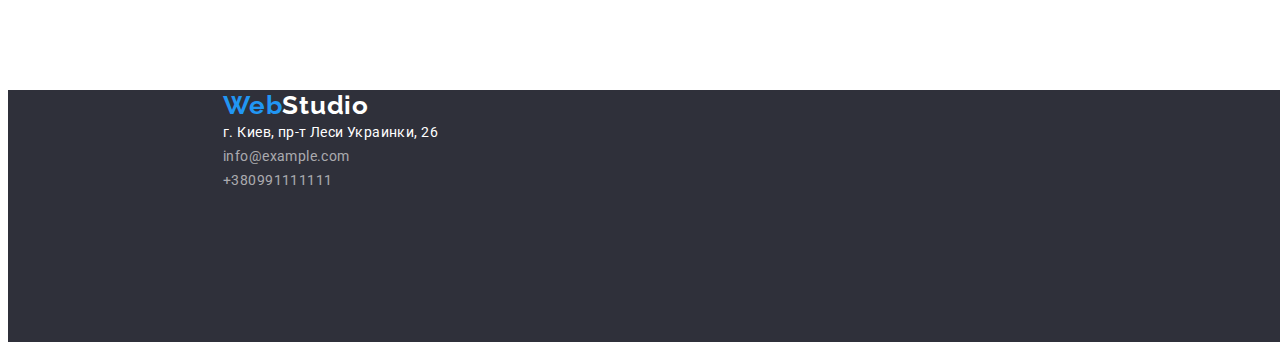
==== commit 92ec7448: "fix" ====
--- a/portfolio.html
+++ b/portfolio.html
@@ -17,24 +17,24 @@
 
 <!-- main header -->
 <header>
-    <div class="container">
-        <nav class="nav-flex">
-            <!-- main logo -->
-            <a class="studio link" href=""><span class="web link">Web</span>Studio</a>
-            <!-- main list -->
-        
-            <ul class="site-nav list">
-                <li class="item"><a class="header-link link" href="./index.html">Студия</a></li>
-                <li class="item"><a class="header-link current link" href="./portfolio.html">Портфолио</a></li>
-                <li class="item"><a class="header-link link" href="">Контакты</a></li>
-            </ul>
-        </nav>
-            <!-- main gmail and number -->
-            <ul class="auth-nav list">
-                <li class="item"><a class="header-number-link link" href="mailto:info@devstudio.com">info@devstudio.com</a></li>
-                <li class="item"><a class="header-number-link link" href="tel:+380961111111">+380961111111</a></li>
-            </ul>
-    </div>
+<div class="container">
+    <nav class="nav-flex">
+        <!-- main logo -->
+        <a class="studio link" href=""><span class="web link">Web</span>Studio</a>
+        <!-- main list -->
+    
+        <ul class="site-nav list">
+            <li class="item"><a class="header-link link" href="./index.html">Студия</a></li>
+            <li class="item"><a class="header-link current link" href="./portfolio.html">Портфолио</a></li>
+            <li class="item"><a class="header-link link" href="">Контакты</a></li>
+        </ul>
+    </nav>
+        <!-- main gmail and number -->
+        <ul class="auth-nav list">
+            <li class="item"><a class="header-number-link link" href="mailto:info@devstudio.com">info@devstudio.com</a></li>
+            <li class="item"><a class="header-number-link link" href="tel:+380961111111">+380961111111</a></li>
+        </ul>
+</div>
 </header>
 
 <!-- main -->
--- a/css/styles.css
+++ b/css/styles.css
@@ -100,11 +100,10 @@
 }
 
 /* all nav */
-
 .nav-flex{
     display: flex;
     align-items: center;
-    border: 1px solid #000000;
+
 }
 /* ----------site nav---------- */
 .site-nav {
@@ -122,9 +121,9 @@
 /* --------auth nav--------- */
 .auth-nav{
     display: flex;
-    margin-left: auto;
-}
-.auth-nav .item + .item{
+    align-items: center;
+}
+.auth-nav .item+.item {
     margin-left: 50px;
 }
 /* ----------baner---------- */
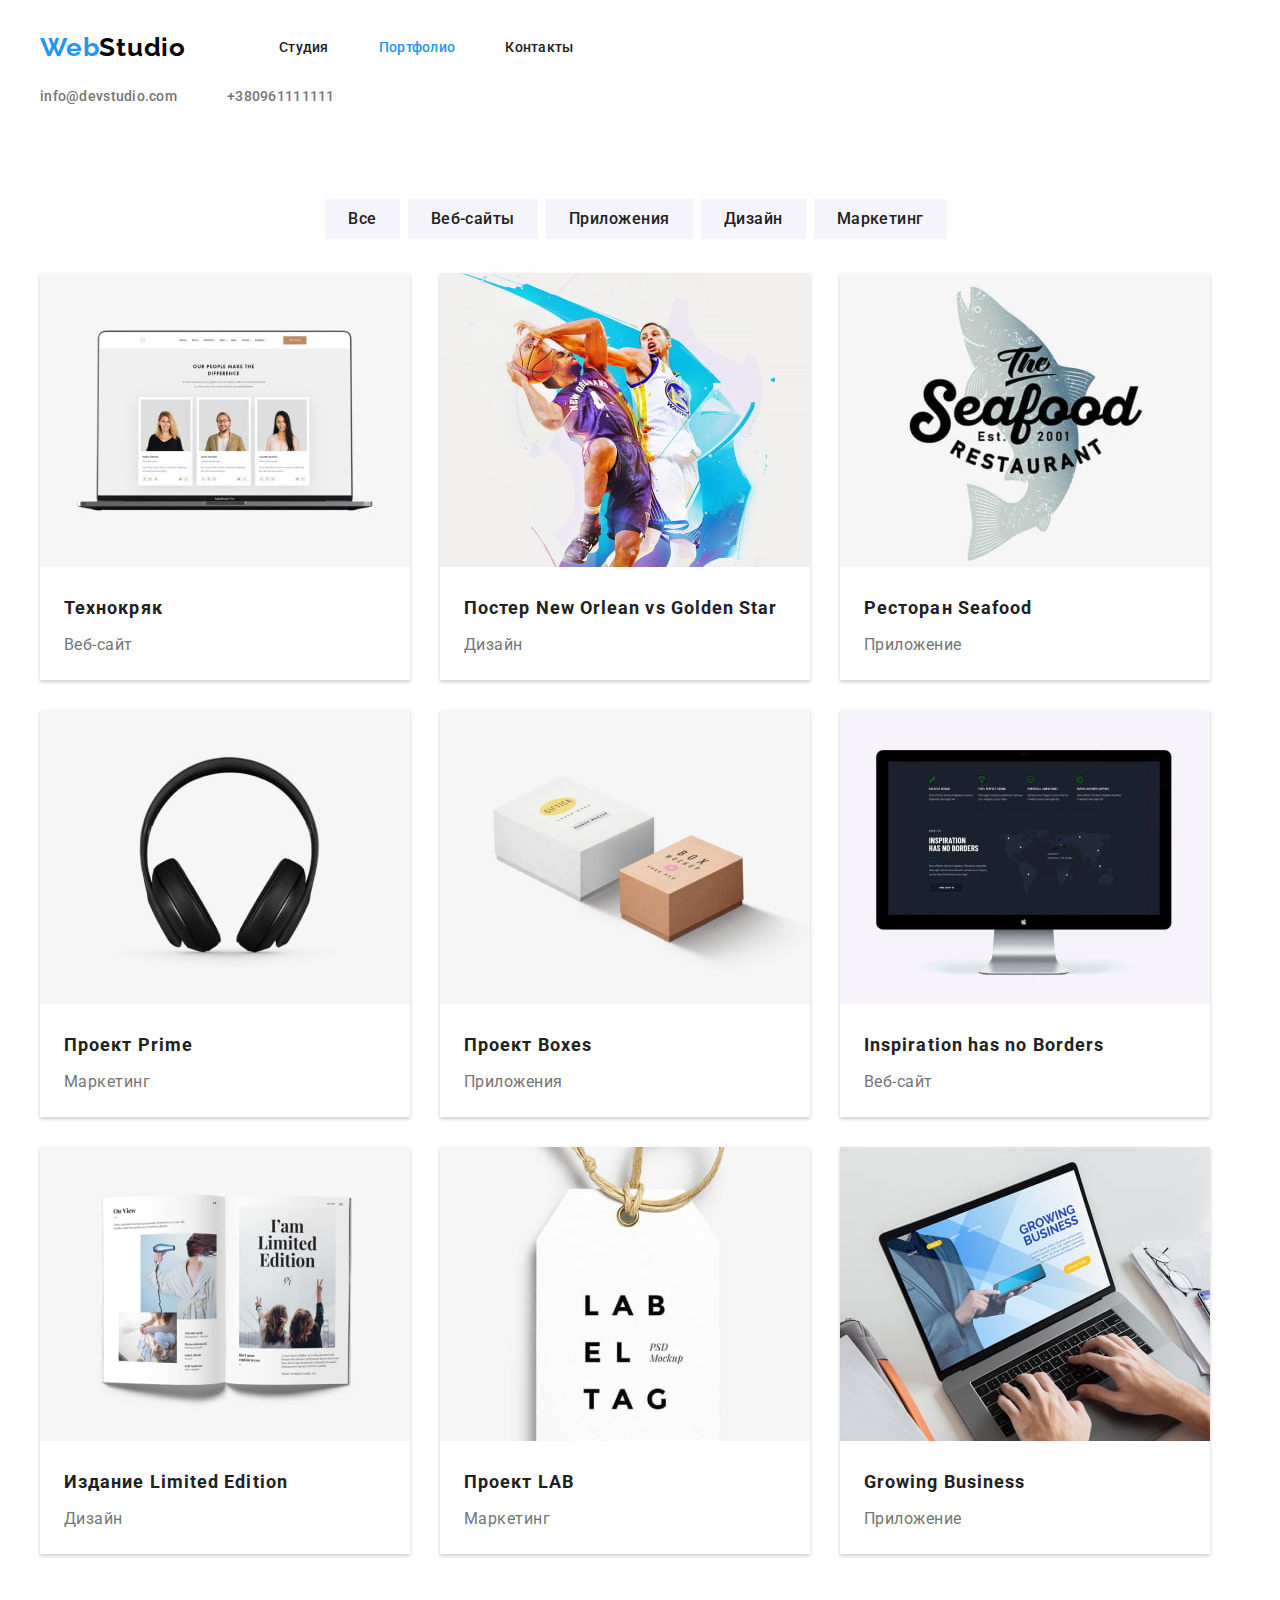
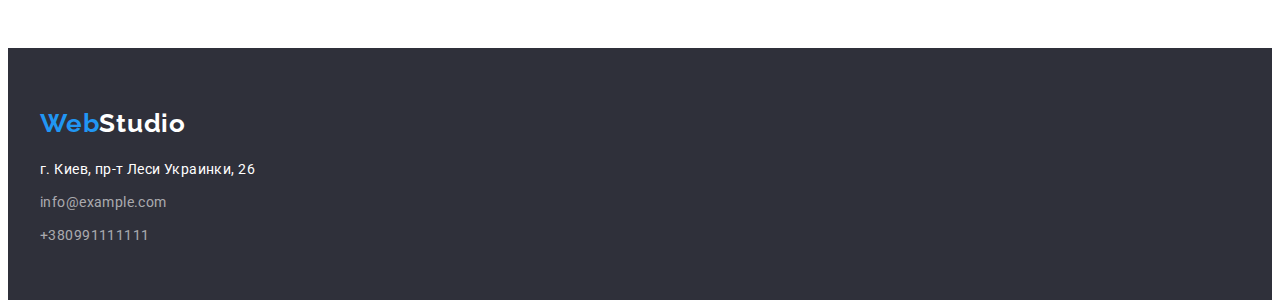
==== commit f60d7a9b: "fix" ====
--- a/portfolio.html
+++ b/portfolio.html
@@ -130,21 +130,21 @@
 <div class="container">
     <a class="studio-footer link" href=""><span class="web-footer link">Web</span>Studio</a>
 
-    <address>
+    <address class="footer-address">
 
-        <ul class="list">
+        <ul class="address-list list">
 
-            <li>
+            <li class="item">
                 <a class="maps link" href="https://goo.gl/maps/gABfswNxDDoZ95Qf6" target="_blank" rel="nofollow">г.
                     Киев,
                     пр-т Леси Украинки, 26</a>
             </li>
 
-            <li>
+            <li class="item">
                 <a class="footer-number-link link" href="mailto:info@devstudio.com">info@example.com</a>
             </li>
 
-            <li>
+            <li class="item">
                 <a class="footer-number-link link" href="tel:+380961111111">+380991111111</a>
             </li>
         </ul>
--- a/css/styles.css
+++ b/css/styles.css
@@ -12,9 +12,11 @@
     letter-spacing: 0.03em;
 }
 .container {
-    width: 1200px;
-    padding: 0 15px;
-    margin: 0 auto;
+    width: 1230px;
+    padding-left: 15px;
+    padding-right: 15px;
+    margin-right: auto;
+    margin-left: auto;
 }
 /* ***************** */
 *,
@@ -129,13 +131,12 @@
 /* ----------baner---------- */
 .hero{
     background-color: #2F303A;
-    width: 1600px;
     height: 600px;
+    
 }
 .decision {
+    padding: 200px 480px 30px 452px;
     text-align: center;
-    padding: 200px 452px 30px 452px;
-    margin: 0 0 0 0;
     font-weight: 900;
     font-size: 44px;
     line-height: 1.36;
@@ -144,7 +145,7 @@
     color: #fff;
 }
 .services-button {
-    margin: 0 700px 200px 700px;
+    margin: 40px 700px 200px 830px;
     font-family: 'Roboto', sans-serif;
     background-color: var(--accent-color);
     color: #fff;
@@ -216,18 +217,13 @@
     margin-left: 30px;
     
 }
-
-.main{
-    margin: 94px 215px;
-}
 .button-menu-p{
     margin-bottom: 34px;
 }
 /* ----------------team block------------------ */
 .team-block {
     background-color: var(--button-color);
-    padding: 186px 215px 94px 215px;
-    width: 1600px;
+    padding: 94px 215px;
     height: 648px;
 }
 .team{
@@ -244,14 +240,16 @@
 
 .tema-list{
 display: flex;
-
-
-}
-.team-list .item:last-child{
-    margin-right: 30px;
-
+}
+.tema-list .item + .item{
+    margin-left: 30px;
+}
+.tema-list .item{
+    background-color: #FFFFFF;
+    box-shadow: 0 5px 5px -5px rgba(0, 0, 0, .5);
 }
 .name-team{
+    text-align: center;
     font-weight: 500;
     font-size: 16px;
     line-height: 1.18;
@@ -259,6 +257,7 @@
     color: var(--primary-text-color);
 }
 .position{
+    text-align: center;
     font-size: 16px;
     line-height: 1.18;
     letter-spacing: 0.03em;
@@ -283,7 +282,14 @@
     line-height: 1,
         19;
     letter-spacing: 0.03em;
-    color: #fff;}
+    color: #fff;
+}
+.footer-address{
+    margin-top: 20px;
+}
+.address-list .item{
+    margin-bottom: 9px;
+}
 .maps{
     font-weight: 400;
     font-size: 14px;
@@ -307,16 +313,18 @@
     color: var(--accent-color);
 }
 .footer {
+    padding: 60px 0;
     background-color: #2F303A;
-    width: 1600px;
     height: 252px;
 }
 /* ----------------------portfolio-------------- */
-
+.main{
+    margin-bottom: 94px;
+}
 /* button--------------- */
 .button-section{
-    padding-top: 94px;
-    padding-bottom: 34px;
+    margin-top: 94px;
+    margin-bottom: 34px;
 }
 .button-section .list{
     display: flex;
@@ -352,13 +360,6 @@
 
 }
 /* --------job-list---------- */
-.job-container {
-    width: 1230px;
-    padding-left: 15px;
-    padding-right: 15px;
-    margin-right: auto;
-    margin-left: auto;
-}
 .job-list{
     display: flex;
     flex-wrap: wrap;
@@ -366,13 +367,18 @@
 .job-item{
     width: 370px;
     margin-right: 30px;
+    margin-bottom: 30px;
+    background-color: #FFFFFF;
+    box-shadow: 0 2px 4px rgba(0, 0, 0, .2);
 }
 .job-item:nth-child(3n) {
     margin-right: 0px;
 }
-
-/* - */
+.job-item:nth-last-child(-n+3){
+    margin-bottom: 0;
+}
 .job{
+    margin: 20px 24px 4px 24px;
     font-weight: 700;
     font-size: 18px;
     line-height: 2;
@@ -380,6 +386,7 @@
     color: var(--primary-text-color);
 }  
  .sites{
+     margin: 0 24px 20px 24px;
     font-size: 16px;
     line-height: 1.87;
     letter-spacing: 0.03em;
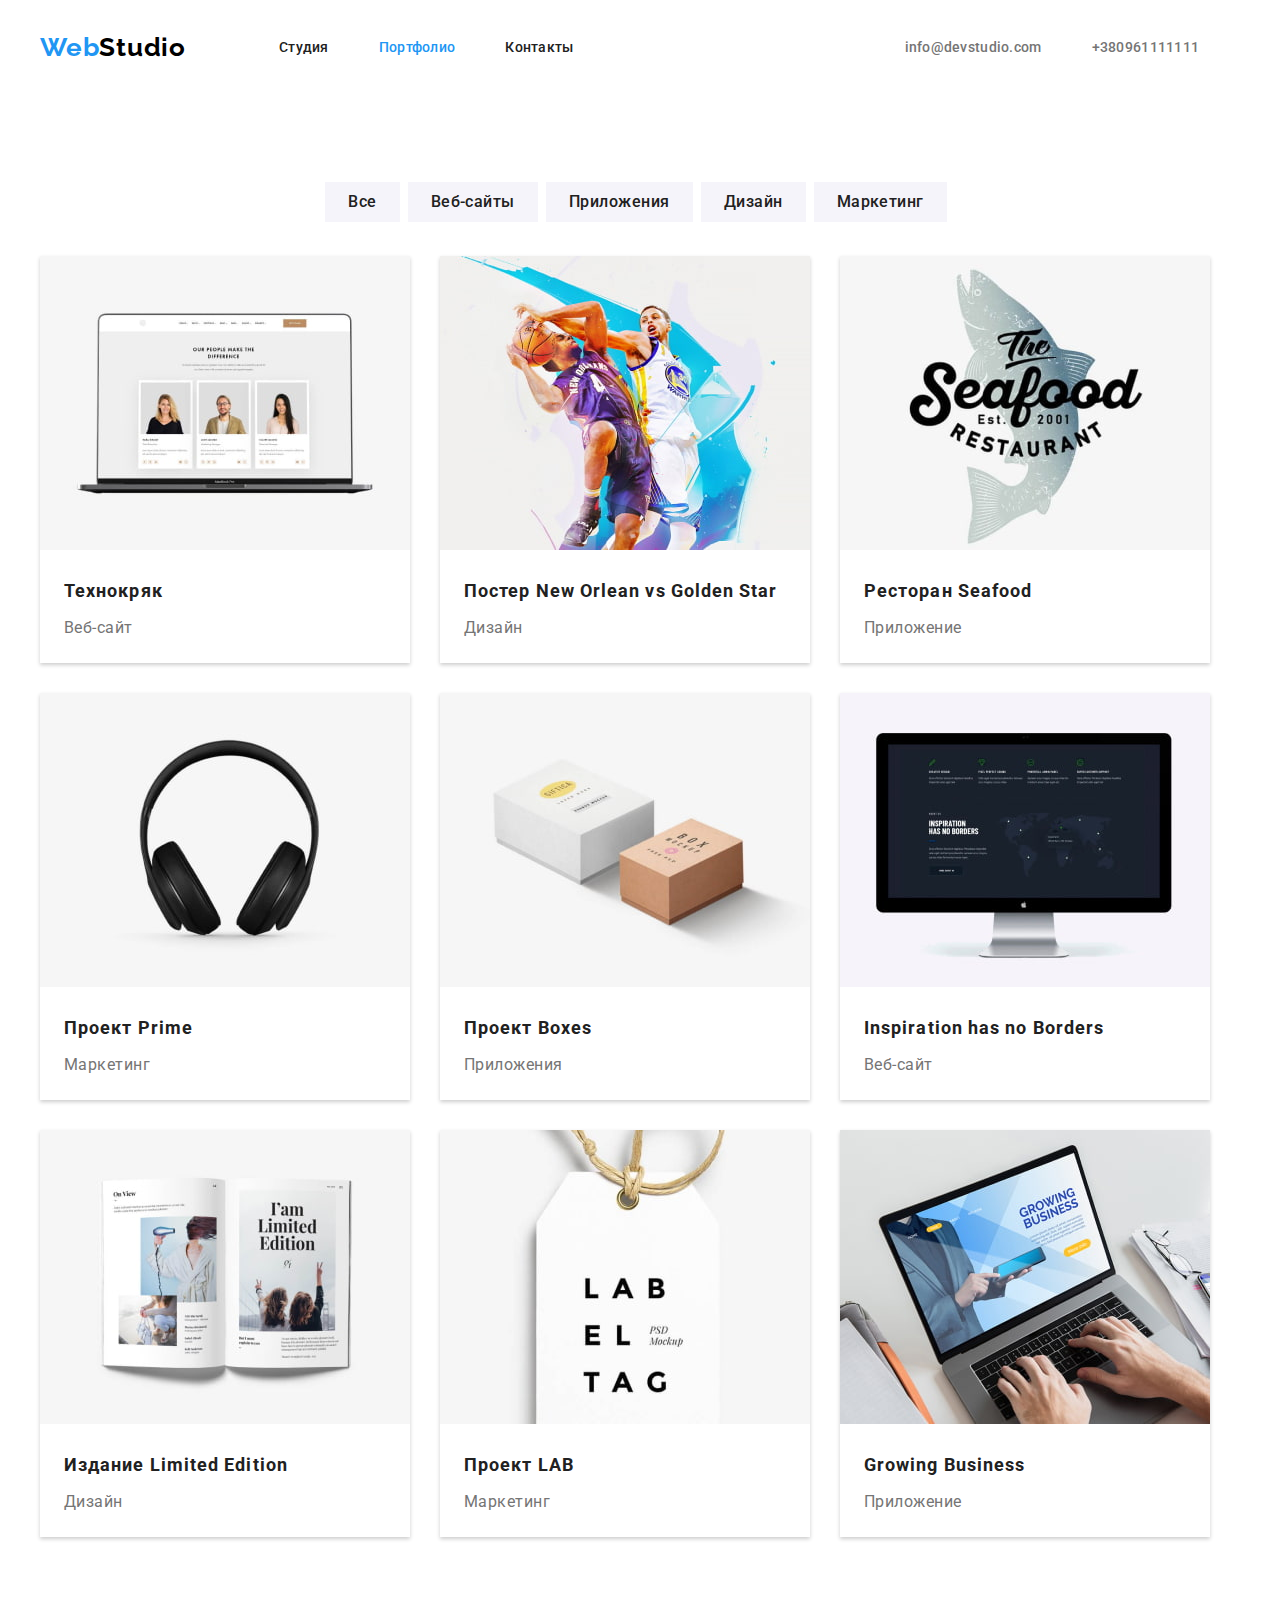
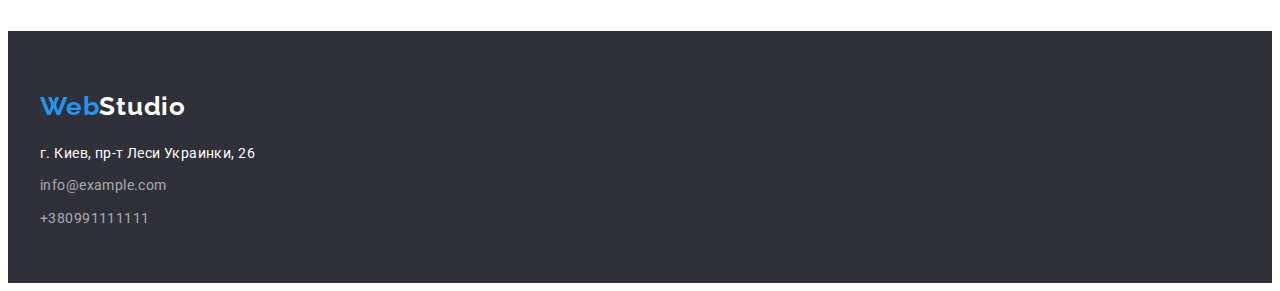
==== commit ce071a4f: "fix" ====
--- a/portfolio.html
+++ b/portfolio.html
@@ -28,12 +28,12 @@
             <li class="item"><a class="header-link current link" href="./portfolio.html">Портфолио</a></li>
             <li class="item"><a class="header-link link" href="">Контакты</a></li>
         </ul>
-    </nav>
         <!-- main gmail and number -->
         <ul class="auth-nav list">
             <li class="item"><a class="header-number-link link" href="mailto:info@devstudio.com">info@devstudio.com</a></li>
             <li class="item"><a class="header-number-link link" href="tel:+380961111111">+380961111111</a></li>
         </ul>
+    </nav>
 </div>
 </header>
 
--- a/css/styles.css
+++ b/css/styles.css
@@ -124,6 +124,7 @@
 .auth-nav{
     display: flex;
     align-items: center;
+    margin-left: 331px;
 }
 .auth-nav .item+.item {
     margin-left: 50px;
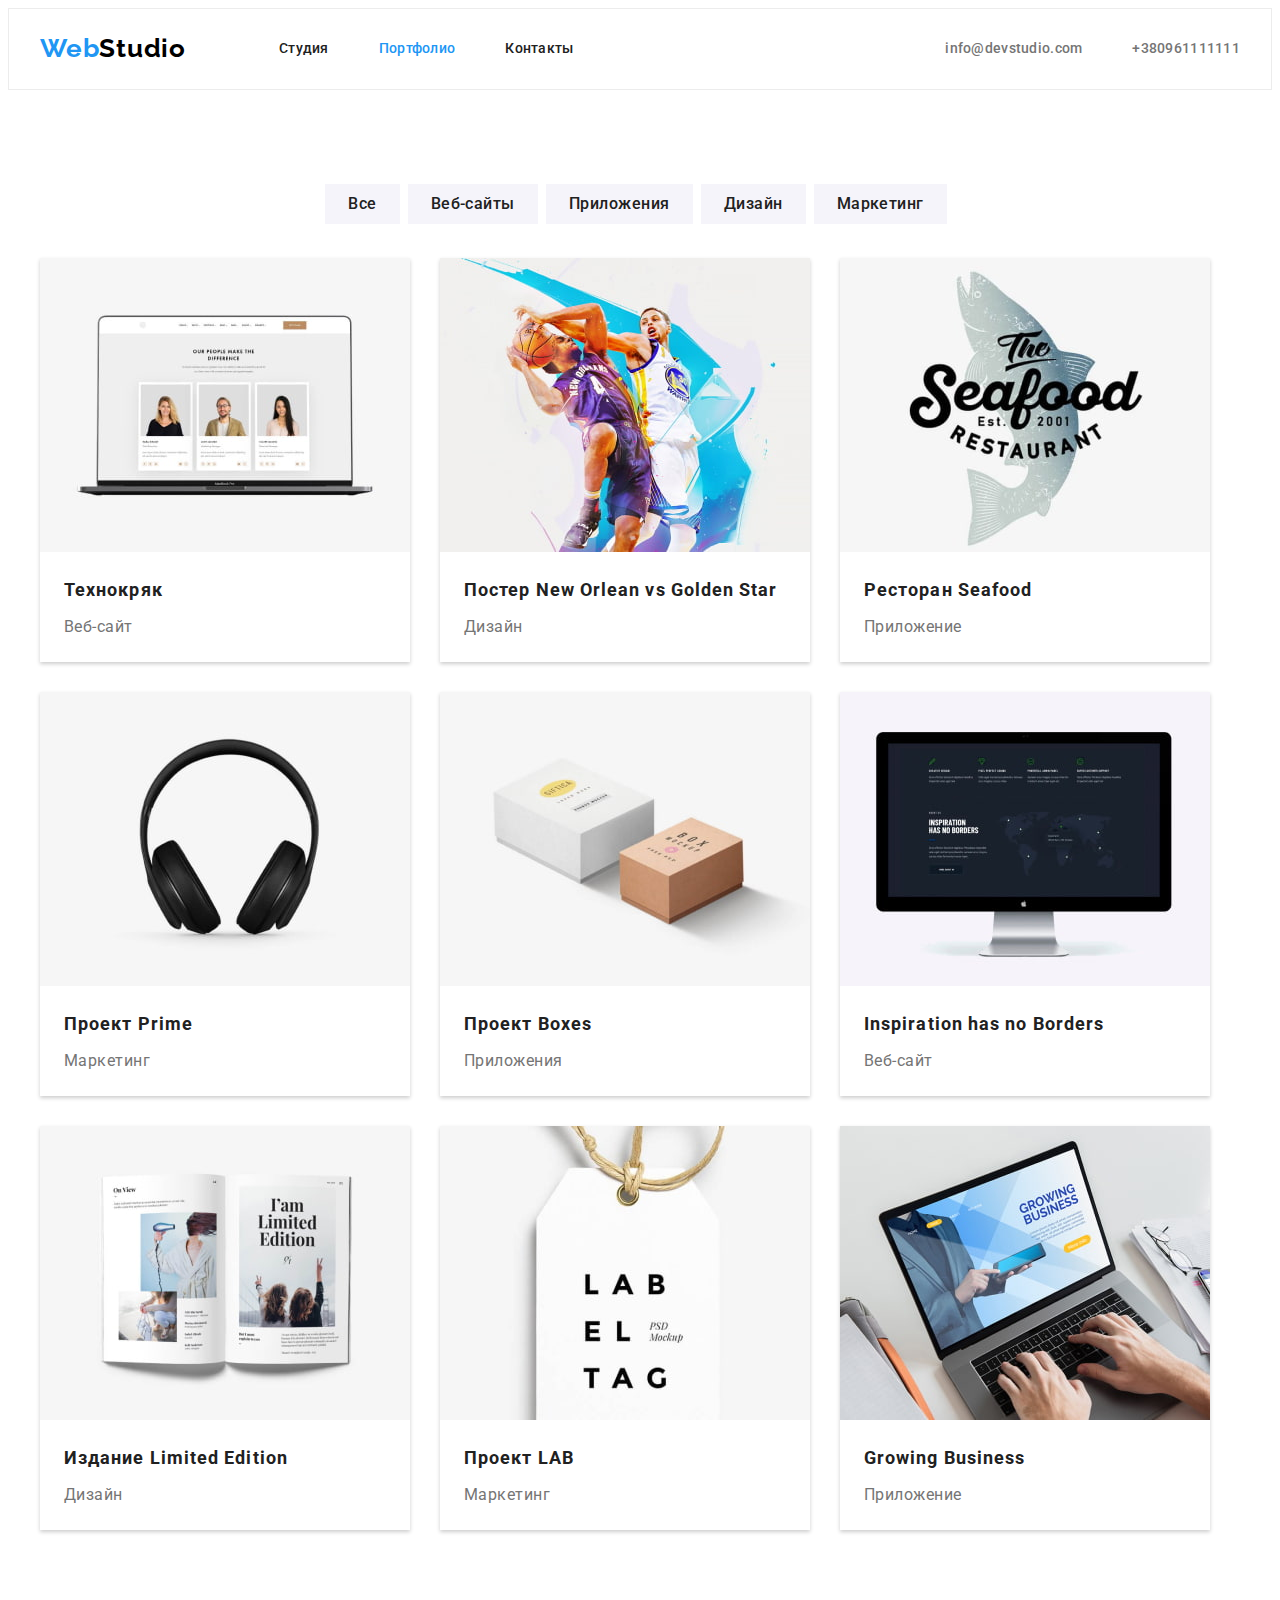
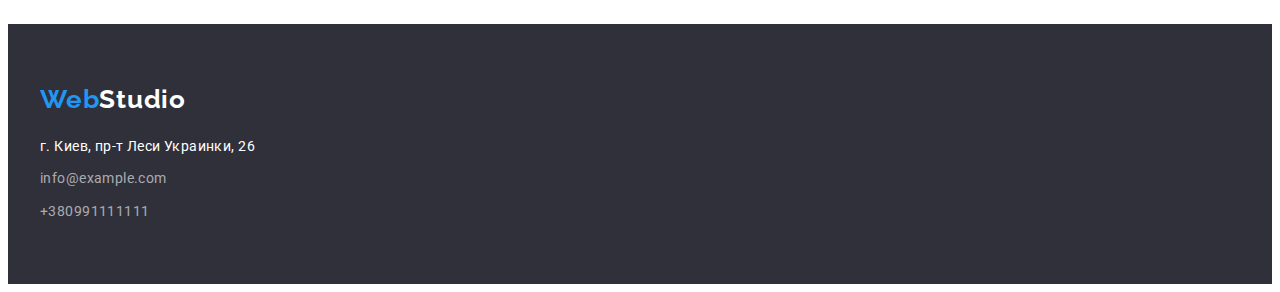
==== commit 00846554: "fix" ====
--- a/portfolio.html
+++ b/portfolio.html
@@ -5,6 +5,9 @@
     <meta http-equiv="X-UA-Compatible" content="IE=edge">
     <meta name="viewport" content="width=device-width, initial-scale=1.0">
     <title>Портфолио</title>
+    <link rel="stylesheet" href="https://cdnjs.cloudflare.com/ajax/libs/modern-normalize/1.1.0/modern-normalize.min.css"
+        integrity="sha512-wpPYUAdjBVSE4KJnH1VR1HeZfpl1ub8YT/NKx4PuQ5NmX2tKuGu6U/JRp5y+Y8XG2tV+wKQpNHVUX03MfMFn9Q=="
+        crossorigin="anonymous" referrerpolicy="no-referrer" />
     <!-- Fonts -->
     <link
         href="https://fonts.googleapis.com/css2?family=Oleo+Script&family=Raleway:wght@700&family=Roboto:wght@400;500;700;900&display=swap"
@@ -16,7 +19,7 @@
 <body>
 
 <!-- main header -->
-<header>
+<header class="portfolio-header">
 <div class="container">
     <nav class="nav-flex">
         <!-- main logo -->
@@ -121,8 +124,8 @@
                     <p class="sites">Приложение</p>
                 </li>
             </ul>
-            </section>
         </div>
+        </section>
 </main>
 
 <!-- footer -->
--- a/css/styles.css
+++ b/css/styles.css
@@ -3,30 +3,41 @@
  --title-text-color:  #757575;
  --accent-color:  #2196F3;
  --button-color:  #F5F4FA;
+ --blackcolor: #000000;
+ --whitecolor: #ffffff;
+ --2Acolor: #2F303A;
 }
 body{
     font-family: 'Roboto', sans-serif;
-    color: #000000;
-    background-color: #fff;
-    font-size: 14px;
-    letter-spacing: 0.03em;
-}
+    color: var(--blackcolor);
+    background-color: var(--whitecolor);
+    font-size: 14px;
+    letter-spacing: 0.03em;
+}
+address {
+    font-style: normal;
+}
+h1,
+h2,
+h3,
+h4,
+h5,
+h6,
+p {
+    margin: 0;
+}
+img {
+    display: block;
+    max-width: 100%;
+    height: auto;
+}
+/* ***************** */
 .container {
-    width: 1230px;
+    width: 1200px;
     padding-left: 15px;
     padding-right: 15px;
     margin-right: auto;
     margin-left: auto;
-}
-/* ***************** */
-*,
-*::after,
-*::before{
-    box-sizing: border-box;
-}
-/* ***************** */
-address{
-    font-style: normal;
 }
 .list{
     list-style: none;
@@ -72,7 +83,10 @@
 .header-number-link:focus{
     color: var(--accent-color);
 }
-
+/* -----------------------------portfolio-header------------------------------ */
+.portfolio-header{
+    border: 1px solid #ECECEC
+}
 /* ------------------------------------------------------index main------------------------------------------------- */
 
 
@@ -98,7 +112,7 @@
     font-size: 26px;
     line-height: 1.19;
     letter-spacing: 0.03em;
-    color: #000000;
+    color: var(--blackcolor);
 }
 
 /* all nav */
@@ -123,58 +137,55 @@
 /* --------auth nav--------- */
 .auth-nav{
     display: flex;
-    align-items: center;
-    margin-left: 331px;
+    margin-left: auto;
 }
 .auth-nav .item+.item {
     margin-left: 50px;
 }
-/* ----------baner---------- */
+/* ------------------------------------------------------HERO------------------------------------------- */
 .hero{
-    background-color: #2F303A;
-    height: 600px;
-    
+    background-color: var(--2Acolor);
+    padding-top: 200px;
+    padding-bottom: 200px;
+    text-align: center;
 }
 .decision {
-    padding: 200px 480px 30px 452px;
+    width: 696px;
     text-align: center;
     font-weight: 900;
     font-size: 44px;
     line-height: 1.36;
     letter-spacing: 0.06em;
     text-transform: uppercase;
-    color: #fff;
+    color: var(--whitecolor);
+    margin: 0 auto;
 }
 .services-button {
-    margin: 40px 700px 200px 830px;
+    display: inline-block;
+
     font-family: 'Roboto', sans-serif;
     background-color: var(--accent-color);
-    color: #fff;
-    border: 1px solid var(--accent-color);
-    text-align: center;
-    width: 200px;
-    height: 50px;
-    align-items: center;
-    padding-left: 32px;
+    font-weight: 700;
+    font-size: 16px;
+    line-height: 1.87;
+    letter-spacing: 0.06em;
+    color: var(--whitecolor);
+
+    margin-top: 30px;
+    padding: 10px 32px;
+    border: none;
+    box-shadow: 0px 4px 4px rgba(0, 0, 0, 0.15);
+    border-radius: 4px;
 }
 
 .services-button:hover,
 .services-button:focus {
     background-color: #188CE8;
-    color: #fff;
-}
-.services-button {
-
-    font-weight: 700;
-    font-size: 16px;
-    line-height: 1.87;
-    display: flex;
-    letter-spacing: 0.06em;
-    color: #FFFFFF;
+    color: var(--whitecolor);
 }
 /* ----------section work---------- */
 .menu{
-  margin: 94px 215px;
+    padding: 94px 0;
 }
 .work-exp{
 display: flex;
@@ -188,6 +199,7 @@
     line-height: 1.14;
     letter-spacing: 0.03em;
     text-transform: uppercase;
+    margin-bottom: 10px;
 }
 .p-Benefits {
     font-size: 14px;
@@ -197,21 +209,18 @@
 }
 /* -----------our-job-------------- */
 .our-job{
-    margin: 94px 215px;
+    padding-bottom: 94px;
 }
 .work {
     font-size: 36px;
     line-height: 1.16;
     letter-spacing: 0.03em;
     color: var(--primary-text-color);
-    width: 376px;
-    height: 42px;
-    margin: 94px 397px 50px 397px;
+    margin-bottom: 50px;
+    text-align: center;
 }
 
 .our-work{
-    margin: auto;
-    padding: 0;
     display: flex;
 }
 .our-work .item + .item{
@@ -224,15 +233,12 @@
 /* ----------------team block------------------ */
 .team-block {
     background-color: var(--button-color);
-    padding: 94px 215px;
-    height: 648px;
+    padding: 94px 0;
 }
 .team{
-    width: 264px;
-    height: 42px;
-    margin: auto;
     margin-bottom: 50px;
     font-size: 36px;
+    text-align: center;
     line-height: 1.16;
     letter-spacing: 0.03em;
     color: var(--primary-text-color);
@@ -246,10 +252,14 @@
     margin-left: 30px;
 }
 .tema-list .item{
-    background-color: #FFFFFF;
+    background-color: var(--whitecolor);
     box-shadow: 0 5px 5px -5px rgba(0, 0, 0, .5);
 }
+.fototeam{
+    margin-bottom: 30px;
+}
 .name-team{
+    margin-bottom: 10px;
     text-align: center;
     font-weight: 500;
     font-size: 16px;
@@ -258,6 +268,7 @@
     color: var(--primary-text-color);
 }
 .position{
+    margin-bottom: 30px;
     text-align: center;
     font-size: 16px;
     line-height: 1.18;
@@ -283,7 +294,7 @@
     line-height: 1,
         19;
     letter-spacing: 0.03em;
-    color: #fff;
+    color: var(--whitecolor);
 }
 .footer-address{
     margin-top: 20px;
@@ -291,12 +302,15 @@
 .address-list .item{
     margin-bottom: 9px;
 }
+.address-list .item:last-child{
+    margin-bottom: 0;
+}
 .maps{
     font-weight: 400;
     font-size: 14px;
     line-height: 1.71;
     letter-spacing: 0.03em;
-    color: #FFFFFF;
+    color: var(--whitecolor);
 }
 .maps:hover,
 .maps:focus{
@@ -315,17 +329,16 @@
 }
 .footer {
     padding: 60px 0;
-    background-color: #2F303A;
-    height: 252px;
+    background-color: var(--2Acolor);
 }
 /* ----------------------portfolio-------------- */
 .main{
-    margin-bottom: 94px;
+    padding-bottom: 94px;
 }
 /* button--------------- */
 .button-section{
-    margin-top: 94px;
-    margin-bottom: 34px;
+    padding-top: 94px;
+    padding-bottom: 34px;
 }
 .button-section .list{
     display: flex;
@@ -351,12 +364,12 @@
 .filter-button:focus {
     background-color: var(--button-color);
     color: var(--primary-text-color);
-    border: 1px solid #000000;
+    border: 1px solid var(--blackcolor);
 }
 
 .filter-button:hover {
     background-color: var(--accent-color);
-    color: #fff;
+    color: var(--whitecolor);
     border: 1px solid var(--accent-color);
 
 }
@@ -369,7 +382,7 @@
     width: 370px;
     margin-right: 30px;
     margin-bottom: 30px;
-    background-color: #FFFFFF;
+    background-color: var(--whitecolor);
     box-shadow: 0 2px 4px rgba(0, 0, 0, .2);
 }
 .job-item:nth-child(3n) {
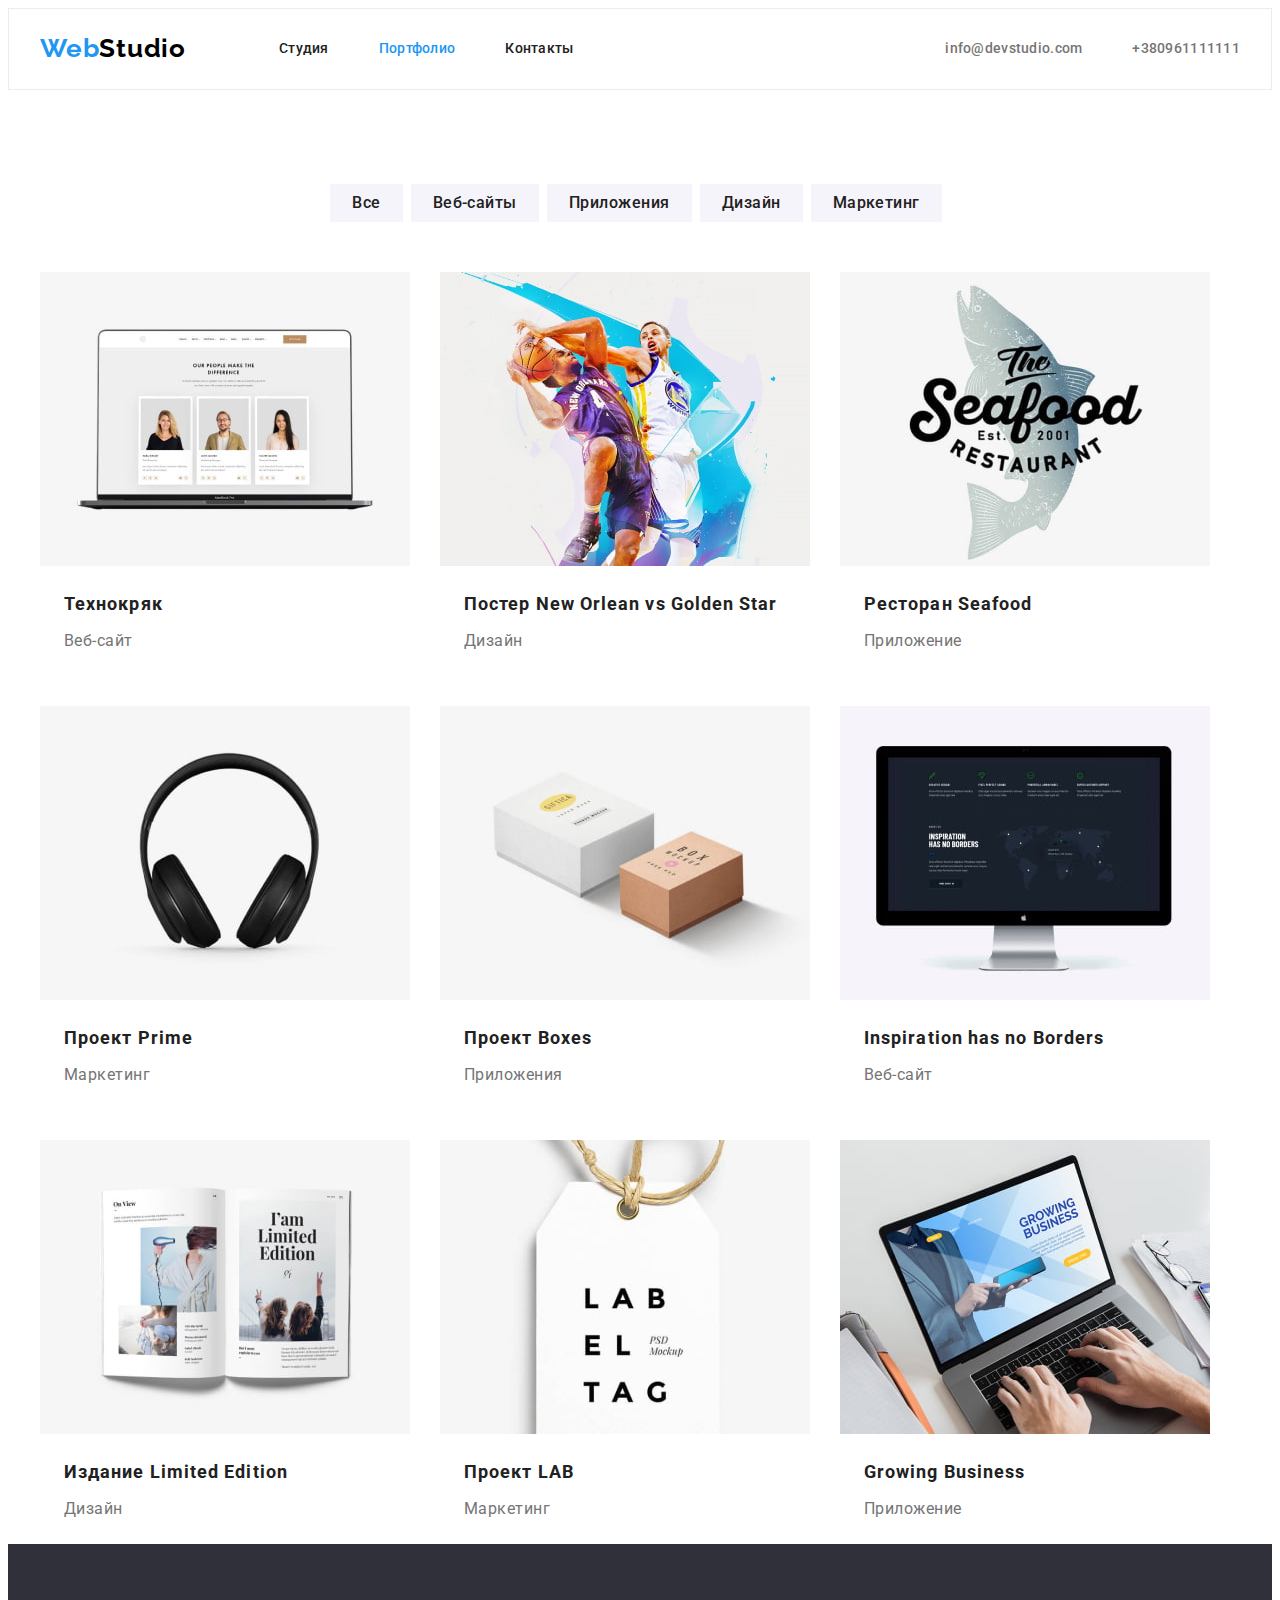
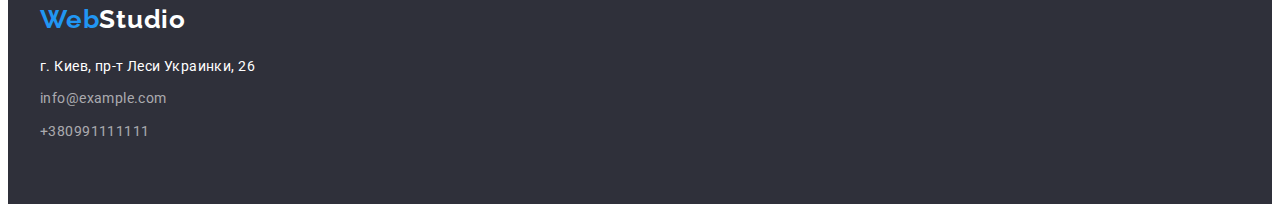
==== commit b2c35985: "fix" ====
--- a/portfolio.html
+++ b/portfolio.html
@@ -72,56 +72,74 @@
             
                 <li class="job-item">
                     <img width="370" src="./image/box-1.jpg" alt="" />
+                    <div class="job-sites">
                     <h2 class="job">Технокряк</h2>
                     <p class="sites">Веб-сайт</p>
+                    </div>
                 </li>
             
                 <li class="job-item">
                     <img width="370" src="./image/box-2.jpg" alt="" />
+                    <div class="job-sites">
                     <h2 class="job">Постер New Orlean vs Golden Star</h2>
                     <p class="sites">Дизайн</p>
+                    </div>
                 </li>
             
                 <li class="job-item">
                     <img width="370" src="./image/box-3.jpg" alt="" />
+                    <div class="job-sites">
                     <h2 class="job">Ресторан Seafood</h2>
                     <p class="sites">Приложение</p>
+                    </div>
                 </li>
             
                 <li class="job-item">
                     <img width="370" src="./image/box-4.jpg" alt="" />
+                    <div class="job-sites">
                     <h2 class="job">Проект Prime</h2>
                     <p class="sites">Маркетинг</p>
+                    </div>
                 </li>
             
                 <li class="job-item">
                     <img width="370" src="./image/box-5.jpg" alt="" />
+                    <div class="job-sites">
                     <h2 class="job">Проект Boxes</h2>
                     <p class="sites">Приложения</p>
+                    </div>
                 </li>
             
                 <li class="job-item">
                     <img width="370" src="./image/box-6.jpg" alt="" />
+                    <div class="job-sites">
                     <h2 class="job">Inspiration has no Borders</h2>
                     <p class="sites">Веб-сайт</p>
+                    </div>
                 </li>
             
                 <li class="job-item">
                     <img width="370" src="./image/box-7.jpg" alt="" />
+                    <div class="job-sites">
                     <h2 class="job">Издание Limited Edition</h2>
                     <p class="sites">Дизайн</p>
+                    </div>
                 </li>
             
                 <li class="job-item">
                     <img width="370" src="./image/box-8.jpg" alt="" />
+                    <div class="job-sites">
                     <h2 class="job">Проект LAB</h2>
                     <p class="sites">Маркетинг</p>
+                    </div>
                 </li>
             
                 <li class="job-item">
                     <img width="370" src="./image/box-9.jpg" alt="" />
+                    <div class="job-sites">
                     <h2 class="job">Growing Business</h2>
                     <p class="sites">Приложение</p>
+                    </div>
                 </li>
             </ul>
         </div>
--- a/css/styles.css
+++ b/css/styles.css
@@ -253,10 +253,11 @@
 }
 .tema-list .item{
     background-color: var(--whitecolor);
-    box-shadow: 0 5px 5px -5px rgba(0, 0, 0, .5);
-}
-.fototeam{
-    margin-bottom: 30px;
+    box-shadow: 0px 1px 3px rgba(0, 0, 0, 0.12), 0px 1px 1px rgba(0, 0, 0, 0.14), 0px 2px 1px rgba(0, 0, 0, 0.2);
+    border-radius: 0px 0px 4px 4px;
+}
+.name-position{
+    margin: 30px auto;
 }
 .name-team{
     margin-bottom: 10px;
@@ -268,7 +269,6 @@
     color: var(--primary-text-color);
 }
 .position{
-    margin-bottom: 30px;
     text-align: center;
     font-size: 16px;
     line-height: 1.18;
@@ -332,20 +332,17 @@
     background-color: var(--2Acolor);
 }
 /* ----------------------portfolio-------------- */
-.main{
-    padding-bottom: 94px;
-}
+
 /* button--------------- */
 .button-section{
     padding-top: 94px;
-    padding-bottom: 34px;
+    margin-bottom: 50px;
 }
 .button-section .list{
     display: flex;
-    align-items: center;
     justify-content: center;
 }
-.button-section .filter-button{
+.button-section .item{
     margin-right: 8px;
 }
 
@@ -358,20 +355,17 @@
     letter-spacing: 0.03em;
     background-color: var(--button-color);
     color: var(--primary-text-color);
-    border: 1px solid var(--button-color);
+    border: none;
 }
 
 .filter-button:focus {
     background-color: var(--button-color);
     color: var(--primary-text-color);
-    border: 1px solid var(--blackcolor);
 }
 
 .filter-button:hover {
     background-color: var(--accent-color);
     color: var(--whitecolor);
-    border: 1px solid var(--accent-color);
-
 }
 /* --------job-list---------- */
 .job-list{
@@ -382,8 +376,6 @@
     width: 370px;
     margin-right: 30px;
     margin-bottom: 30px;
-    background-color: var(--whitecolor);
-    box-shadow: 0 2px 4px rgba(0, 0, 0, .2);
 }
 .job-item:nth-child(3n) {
     margin-right: 0px;
@@ -391,8 +383,12 @@
 .job-item:nth-last-child(-n+3){
     margin-bottom: 0;
 }
+.job-sites{
+    padding: 20px 24px;
+   
+}
 .job{
-    margin: 20px 24px 4px 24px;
+    margin-bottom: 4px;
     font-weight: 700;
     font-size: 18px;
     line-height: 2;
@@ -400,7 +396,6 @@
     color: var(--primary-text-color);
 }  
  .sites{
-     margin: 0 24px 20px 24px;
     font-size: 16px;
     line-height: 1.87;
     letter-spacing: 0.03em;
